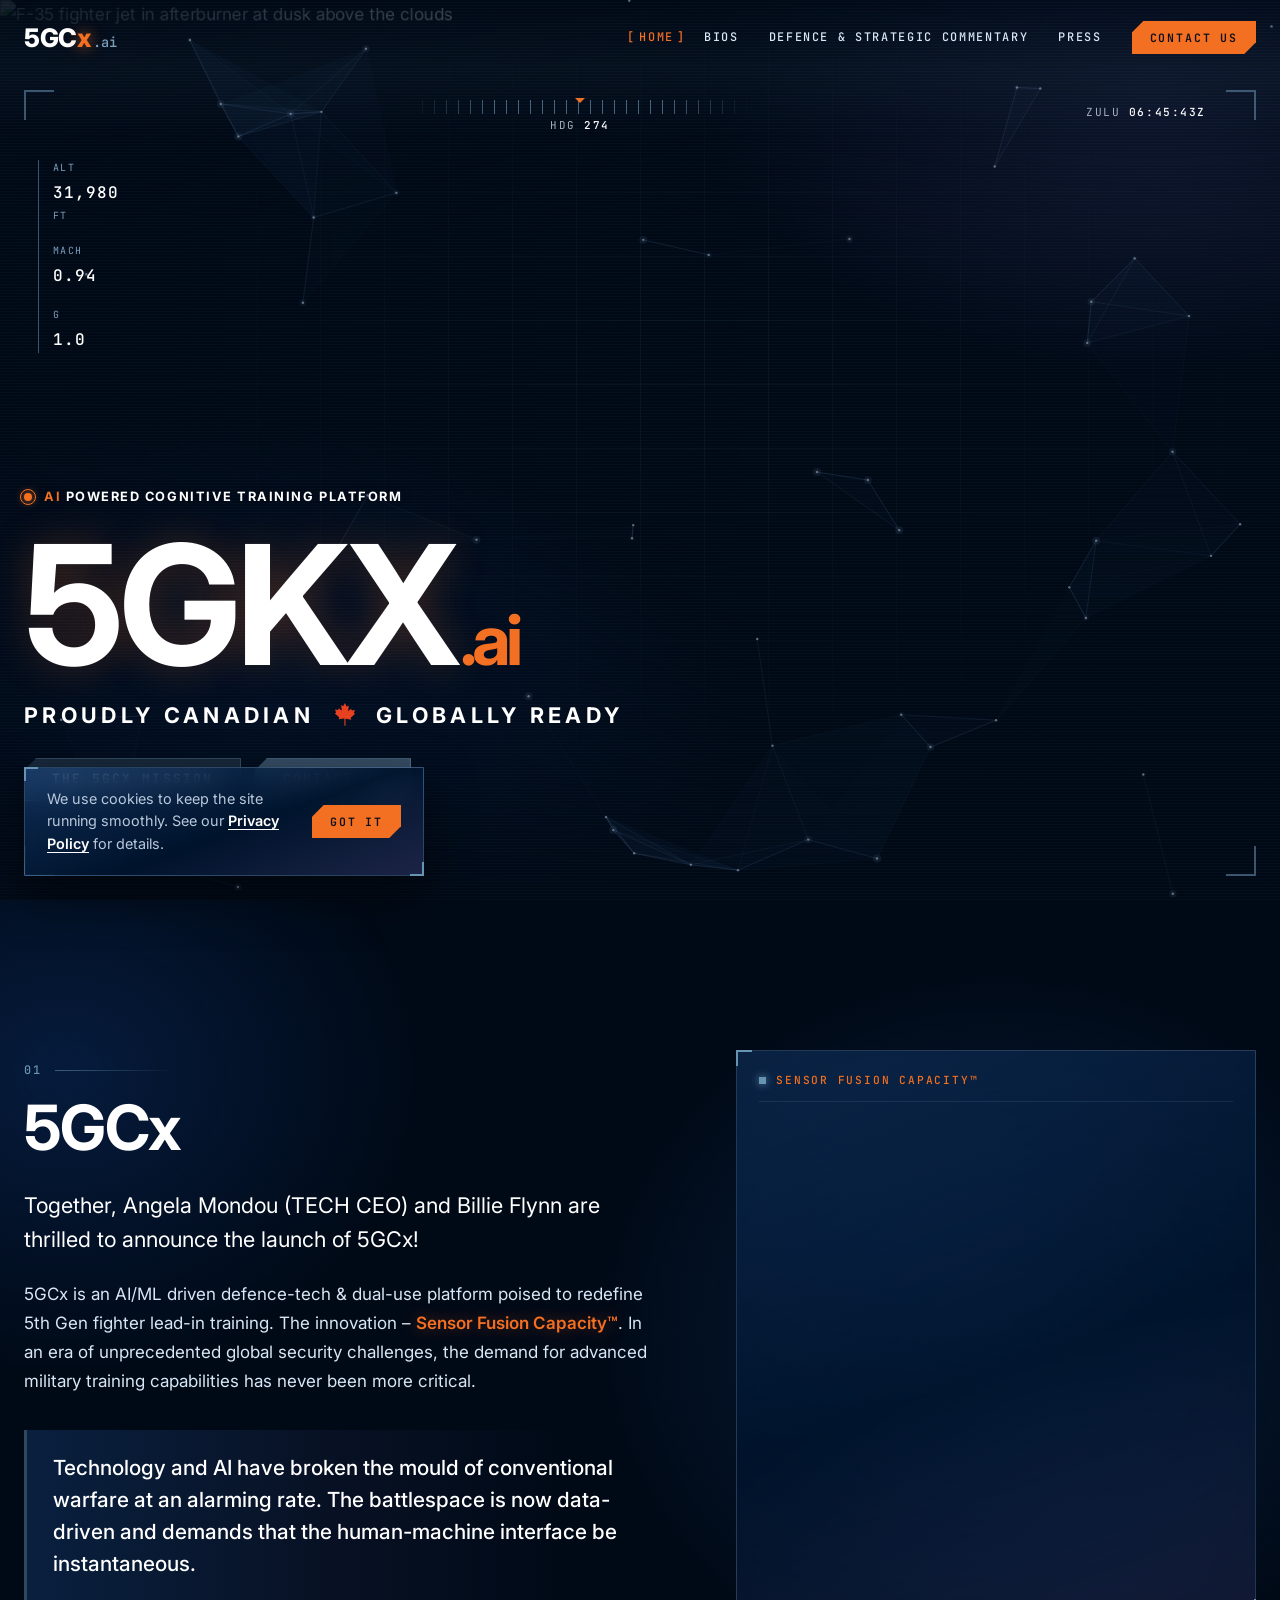
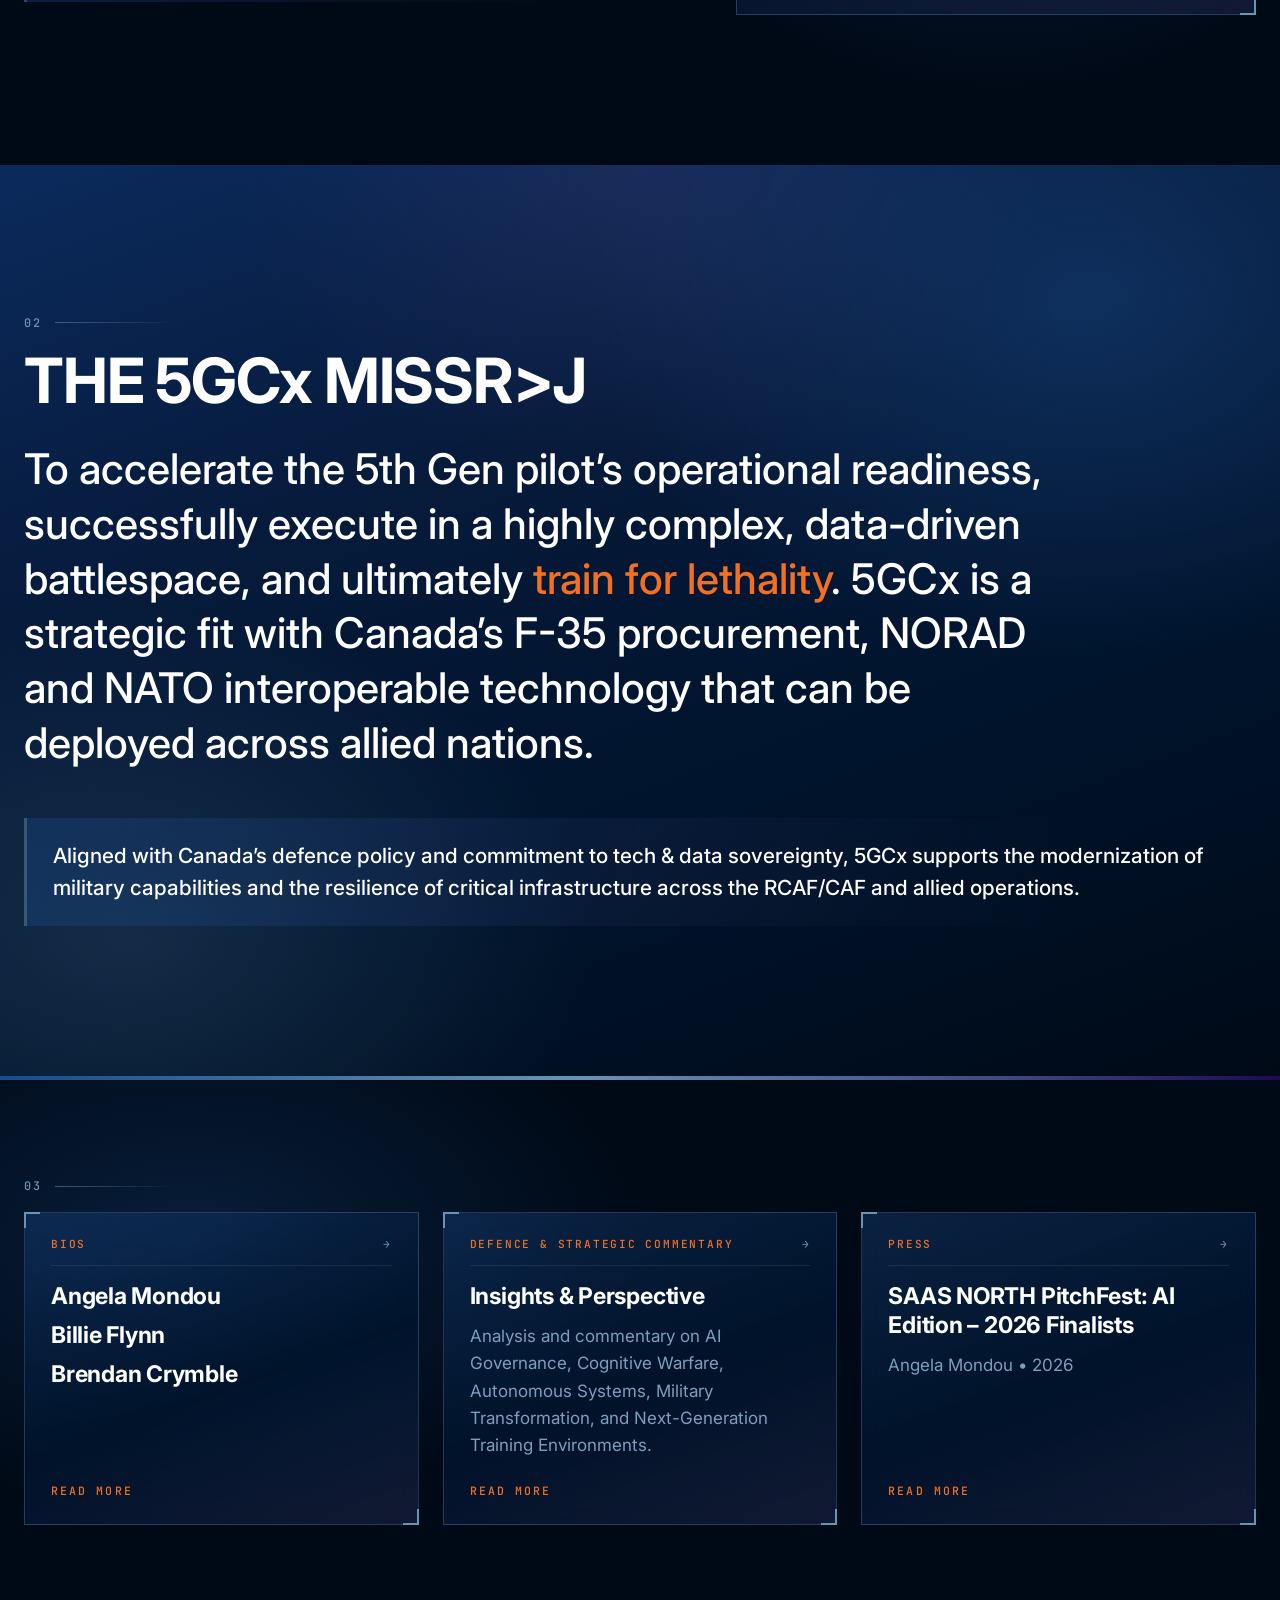
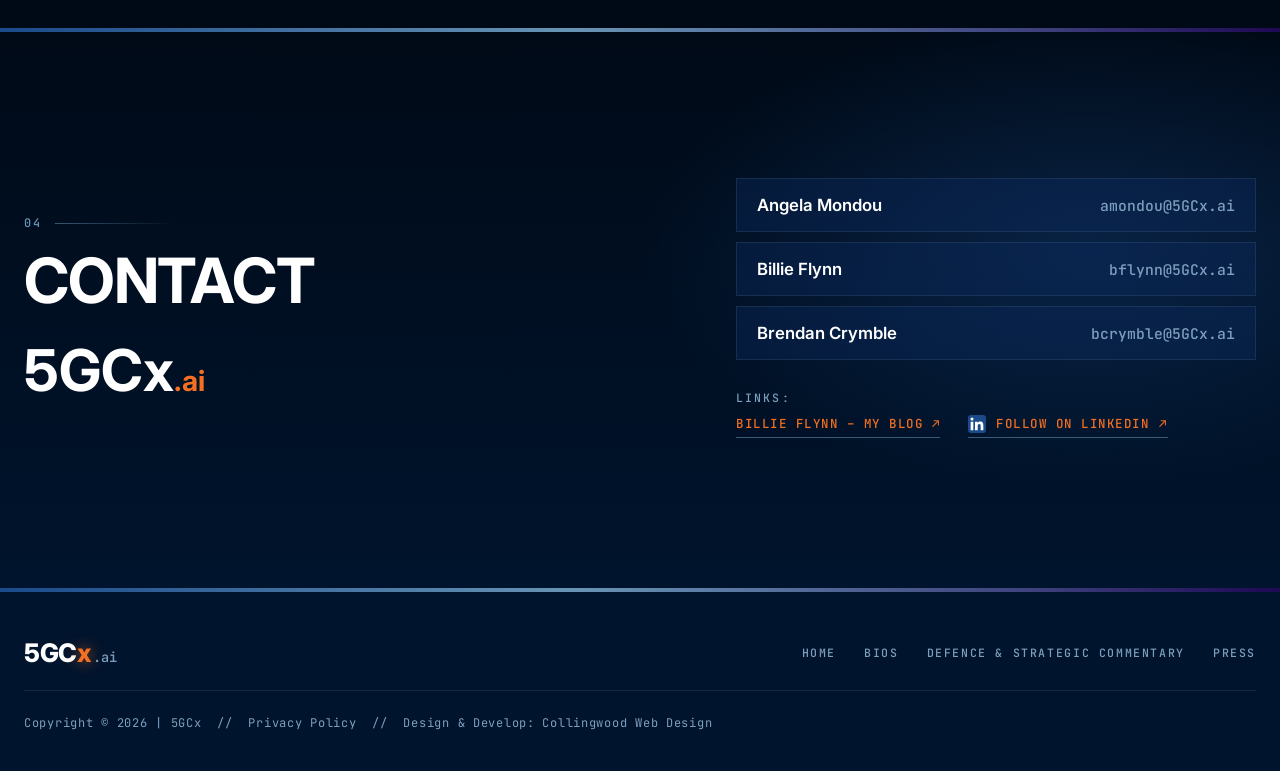
==== index.html @ b60bd0ae "Add cookie notice and Privacy Policy page (CWD pattern) - Cookie notice: bottom-left card styled as " ====
<!DOCTYPE html>
<html lang="en-CA">
<head>
  <meta charset="utf-8">
  <meta name="viewport" content="width=device-width, initial-scale=1">
  <title>5GCx.ai | AI Powered 5th Gen Fighter Lead-in Training Platform</title>
  <meta name="description" content="5GCx is an AI/ML driven defence-tech &amp; dual-use platform poised to redefine 5th Gen fighter lead-in training. The innovation – Sensor Fusion Capacity™.">
  <meta name="robots" content="index, follow, max-image-preview:large, max-snippet:-1, max-video-preview:-1">
  <meta name="author" content="5GCx">
  <link rel="canonical" href="https://5gcx.ai/">
  <meta name="theme-color" content="#03060c">

  <meta property="og:type" content="website">
  <meta property="og:site_name" content="5GCx.ai">
  <meta property="og:locale" content="en_CA">
  <meta property="og:title" content="5GCx.ai | AI Powered Cognitive Training Platform">
  <meta property="og:description" content="5GCx is an AI/ML driven defence-tech &amp; dual-use platform poised to redefine 5th Gen fighter lead-in training. The innovation – Sensor Fusion Capacity™.">
  <meta property="og:url" content="https://5gcx.ai/">
  <meta property="og:image" content="https://media.cwd-cdn.com/5GCx.ai/images/og/og-home.jpg">
  <meta property="og:image:type" content="image/jpeg">
  <meta property="og:image:width" content="1200">
  <meta property="og:image:height" content="630">
  <meta property="og:image:alt" content="F-35 fighter jet in afterburner at dusk above the clouds">
  <meta name="twitter:card" content="summary_large_image">
  <meta name="twitter:title" content="5GCx.ai | AI Powered Cognitive Training Platform">
  <meta name="twitter:description" content="5GCx is an AI/ML driven defence-tech &amp; dual-use platform poised to redefine 5th Gen fighter lead-in training. The innovation – Sensor Fusion Capacity™.">
  <meta name="twitter:image" content="https://media.cwd-cdn.com/5GCx.ai/images/og/og-home.jpg">
  <meta name="twitter:image:alt" content="F-35 fighter jet in afterburner at dusk above the clouds">

  <link rel="icon" href="https://media.cwd-cdn.com/5GCx.ai/images/favicon-32.png" sizes="32x32">
  <link rel="icon" href="https://media.cwd-cdn.com/5GCx.ai/images/favicon-192.png" sizes="192x192">
  <link rel="apple-touch-icon" href="https://media.cwd-cdn.com/5GCx.ai/images/favicon-180.png">

  <link rel="preconnect" href="https://media.cwd-cdn.com" crossorigin>
  <link rel="preload" as="image" href="https://media.cwd-cdn.com/5GCx.ai/images/hero.jpg" media="(min-width: 768px)" fetchpriority="high">
  <link rel="preload" as="image" href="https://media.cwd-cdn.com/5GCx.ai/images/hero-mobile.jpg" media="(max-width: 767px)" fetchpriority="high">

  <link rel="preconnect" href="https://fonts.googleapis.com">
  <link rel="preconnect" href="https://fonts.gstatic.com" crossorigin>
  <link href="https://fonts.googleapis.com/css2?family=Inter:wght@400;500;600;700;800&family=JetBrains+Mono:wght@400;500;700&display=swap" rel="stylesheet">

  <link rel="stylesheet" href="css/styles.css?v=31">

  <script>
    document.documentElement.classList.add("js");
    try { if (sessionStorage.getItem("5gcx-boot")) document.documentElement.classList.add("no-boot"); } catch (e) {}
  </script>
  <script type="application/ld+json">
  {
    "@context": "https://schema.org",
    "@graph": [
      {
        "@type": "Organization",
        "@id": "https://5gcx.ai/#organization",
        "name": "5GCx",
        "alternateName": "5GCx.ai",
        "url": "https://5gcx.ai/",
        "logo": {
          "@type": "ImageObject",
          "@id": "https://5gcx.ai/#logo",
          "url": "https://media.cwd-cdn.com/5GCx.ai/images/favicon-270.png",
          "width": 270,
          "height": 270,
          "caption": "5GCx"
        },
        "image": "https://media.cwd-cdn.com/5GCx.ai/images/og/og-home.jpg",
        "description": "5GCx is an AI/ML driven defence-tech & dual-use platform poised to redefine 5th Gen fighter lead-in training. The innovation – Sensor Fusion Capacity™. In an era of unprecedented global security challenges, the demand for advanced military training capabilities has never been more critical.",
        "slogan": "Proudly Canadian, Globally Ready",
        "address": {
          "@type": "PostalAddress",
          "addressCountry": "CA"
        },
        "areaServed": {
          "@type": "Country",
          "name": "Canada"
        },
        "knowsAbout": [
          "Artificial intelligence",
          "Machine learning",
          "5th Gen fighter lead-in training",
          "Sensor Fusion Capacity",
          "Cognitive training",
          "Military training",
          "Defence technology",
          "Dual-use technology",
          "Human-machine interface",
          "Human-machine teaming",
          "AI Governance",
          "Cognitive Warfare",
          "Autonomous Systems",
          "Military Transformation",
          "Next-Generation Training Environments",
          "F-35",
          "NORAD",
          "NATO interoperability",
          "Tech and data sovereignty"
        ],
        "employee": [
          {
            "@type": "Person",
            "@id": "https://5gcx.ai/bios#angela-mondou",
            "name": "Angela Mondou"
          },
          {
            "@type": "Person",
            "@id": "https://5gcx.ai/bios#billie-flynn",
            "name": "Billie Flynn"
          },
          {
            "@type": "Person",
            "@id": "https://5gcx.ai/bios#brendan-crymble",
            "name": "Brendan Crymble"
          }
        ],
        "sameAs": [
          "https://www.linkedin.com/company/5gcx-ai/"
        ]
      },
      {
        "@type": "WebSite",
        "@id": "https://5gcx.ai/#website",
        "url": "https://5gcx.ai/",
        "name": "5GCx.ai",
        "alternateName": "5GCx",
        "description": "5GCx is an AI/ML driven defence-tech & dual-use platform poised to redefine 5th Gen fighter lead-in training. The innovation – Sensor Fusion Capacity™.",
        "publisher": {
          "@id": "https://5gcx.ai/#organization"
        },
        "inLanguage": "en-CA"
      },
      {
        "@type": "Service",
        "@id": "https://5gcx.ai/#platform",
        "name": "5GCx AI Powered Cognitive Training Platform",
        "serviceType": "5th Gen fighter lead-in training",
        "category": "Defence technology",
        "description": "To accelerate the 5th Gen pilot’s operational readiness, successfully execute in a highly complex, data-driven battlespace, and ultimately train for lethality. 5GCx is a strategic fit with Canada’s F-35 procurement, NORAD and NATO interoperable technology that can be deployed across allied nations.",
        "provider": {
          "@id": "https://5gcx.ai/#organization"
        },
        "areaServed": {
          "@type": "Country",
          "name": "Canada"
        },
        "audience": {
          "@type": "Audience",
          "audienceType": "5th Gen pilots, RCAF/CAF and allied operations"
        }
      },
      {
        "@type": "WebPage",
        "@id": "https://5gcx.ai/#webpage",
        "url": "https://5gcx.ai/",
        "name": "5GCx.ai | AI Powered 5th Gen Fighter Lead-in Training Platform",
        "description": "5GCx is an AI/ML driven defence-tech & dual-use platform poised to redefine 5th Gen fighter lead-in training. The innovation – Sensor Fusion Capacity™.",
        "isPartOf": {
          "@id": "https://5gcx.ai/#website"
        },
        "about": {
          "@id": "https://5gcx.ai/#organization"
        },
        "inLanguage": "en-CA",
        "dateModified": "2026-10-11",
        "mainEntity": {
          "@id": "https://5gcx.ai/#organization"
        },
        "primaryImageOfPage": {
          "@type": "ImageObject",
          "url": "https://media.cwd-cdn.com/5GCx.ai/images/hero.jpg",
          "width": 1800,
          "height": 1320,
          "caption": "F-35 fighter jet in afterburner at dusk above the clouds"
        },
        "speakable": {
          "@type": "SpeakableSpecification",
          "cssSelector": [
            "#about .lead",
            "#mission .mission__statement"
          ]
        }
      }
    ]
  }
  </script>
</head>
<body>
  <a class="skip-link" href="#main">Skip to content</a>

  <div class="boot" id="boot" aria-hidden="true">
    <div class="boot__inner">
      <div class="boot__logo">5GC<span>x</span></div>
      <div class="boot__bar"><span></span></div>
    </div>
  </div>

  <div class="fx-grid" aria-hidden="true"></div>
  <div class="fx-scan" aria-hidden="true"></div>

  <header class="site-header" id="site-header">
    <div class="container header__inner">
      <a class="logo" href="./" aria-label="5GCx.ai home">
        <span class="logo__mark">5GC<span>x</span></span><span class="logo__ai">.ai</span>
      </a>
      <nav class="nav" id="site-nav" aria-label="Main">
        <a href="./" aria-current="page">Home</a>
        <a href="bios">Bios</a>
        <a href="defence-strategic-commentary">Defence &amp; Strategic Commentary</a>
        <a href="press">Press</a>
        <a class="btn btn--primary btn--sm" href="#contact">Contact Us</a>
      </nav>
      <button class="nav-toggle" type="button" aria-expanded="false" aria-controls="site-nav">
        <span></span><span></span>
        <span class="sr-only">Menu</span>
      </button>
    </div>
  </header>

  <main id="main">
    <section class="hero" id="hero">
      <picture class="hero__media">
        <source media="(max-width: 767px)" srcset="https://media.cwd-cdn.com/5GCx.ai/images/hero-mobile.jpg">
        <img src="https://media.cwd-cdn.com/5GCx.ai/images/hero.jpg" alt="F-35 fighter jet in afterburner at dusk above the clouds" width="1024" height="751" fetchpriority="high">
      </picture>
      <div class="hero__shade" aria-hidden="true"></div>
      <canvas class="hero__net" id="hero-net" aria-hidden="true"></canvas>

      <div class="hud" aria-hidden="true">
        <span class="hud__corner hud__corner--tl"></span>
        <span class="hud__corner hud__corner--tr"></span>
        <span class="hud__corner hud__corner--bl"></span>
        <span class="hud__corner hud__corner--br"></span>

        <div class="hud__top">
          <span></span>
          <span class="hud__tape"><i></i><em>HDG <b id="t-hdg">274</b></em></span>
          <span>ZULU <b id="zulu">00:00:00Z</b></span>
        </div>

        <div class="hud__side hud__side--left">
          <div><small>ALT</small><b id="t-alt">32,000</b><small>FT</small></div>
          <div><small>MACH</small><b id="t-mach">0.94</b></div>
          <div><small>G</small><b id="t-g">1.0</b></div>
        </div>
      </div>

      <div class="container hero__content">
        <p class="eyebrow"><span class="pulse"></span><span>AI <span class="eyebrow__rest">Powered Cognitive Training Platform</span></span></p>
        <h1 class="hero__title"><span data-scramble>5GCx</span><span class="hero__ai">.ai</span></h1>
        <p class="hero__tag">Proudly Canadian <svg class="hero__leaf" viewBox="0 0 24 24" aria-hidden="true"><path d="M12 1l1.5 3.2 2.1-.8-.7 5.2 2.8-2.4.6 1.7 2.9-.6-1 3.1 1.3.6-4.2 3.5.6 1.9-4.8-.8-.6.2V22h-1v-6.6l-.6-.2-4.8.8.6-1.9L2.5 10.6l1.3-.6-1-3.1 2.9.6.6-1.7 2.8 2.4-.7-5.2 2.1.8z"/></svg> Globally Ready</p>
        <div class="hero__cta">
          <a class="btn btn--blue" href="#mission">The 5GCx Mission</a>
          <a class="btn btn--ghost" href="#contact">Contact Us</a>
        </div>
      </div>
    </section>

    <section class="section about" id="about">
      <div class="container grid-2">
        <div class="reveal">
          <p class="section-tag"><span>01</span></p>
          <h2 class="h2" data-scramble>5GCx</h2>
          <p class="lead">Together, Angela Mondou (TECH CEO) and Billie Flynn are thrilled to announce the launch of 5GCx!</p>
          <p>5GCx is an AI/ML driven defence-tech &amp; dual-use platform poised to redefine 5th Gen fighter lead-in training. The innovation &ndash; <strong class="hl">Sensor Fusion Capacity™</strong>. In an era of unprecedented global security challenges, the demand for advanced military training capabilities has never been more critical.</p>
          <blockquote class="hud-quote">
            Technology and AI have broken the mould of conventional warfare at an alarming rate. The battlespace is now data-driven and demands that the human-machine interface be instantaneous.
          </blockquote>
        </div>

        <div class="panel radar-panel reveal" aria-hidden="true">
          <div class="panel__head">
            <span><i class="blink"></i>Sensor Fusion Capacity™</span>
          </div>
          <canvas id="radar" class="radar"></canvas>
        </div>
      </div>
    </section>

    <section class="section mission" id="mission">
      <div class="container">
        <div class="reveal">
          <p class="section-tag"><span>02</span></p>
          <h2 class="h2" data-scramble>THE 5GCx MISSION</h2>
          <p class="mission__statement">To accelerate the 5th Gen pilot&rsquo;s operational readiness, successfully execute in a highly complex, data-driven battlespace, and ultimately <em>train for lethality</em>. 5GCx is a strategic fit with Canada&rsquo;s F-35 procurement, NORAD and NATO interoperable technology that can be deployed across allied nations.</p>
        </div>

        <blockquote class="hud-quote reveal">
          Aligned with Canada&rsquo;s defence policy and commitment to tech &amp; data sovereignty, 5GCx supports the modernization of military capabilities and the resilience of critical infrastructure across the RCAF/CAF and allied operations.
        </blockquote>
      </div>
    </section>

    <section class="section explore" aria-label="Bios, Defence &amp; Strategic Commentary and Press">
      <div class="container">
        <p class="section-tag reveal"><span>03</span></p>
        <div class="explore__grid">
          <a class="panel explore__card reveal" href="bios">
            <div class="panel__head"><span>Bios</span><span class="explore__arrow" aria-hidden="true">&rarr;</span></div>
            <ul class="explore__names">
              <li>Angela Mondou</li>
              <li>Billie Flynn</li>
              <li>Brendan Crymble</li>
            </ul>
            <span class="explore__more">Read More</span>
          </a>

          <a class="panel explore__card reveal" href="defence-strategic-commentary">
            <div class="panel__head"><span>Defence &amp; Strategic Commentary</span><span class="explore__arrow" aria-hidden="true">&rarr;</span></div>
            <h3 class="explore__title">Insights &amp; Perspective</h3>
            <p class="explore__text">Analysis and commentary on AI Governance, Cognitive Warfare, Autonomous Systems, Military Transformation, and Next-Generation Training Environments.</p>
            <span class="explore__more">Read More</span>
          </a>

          <a class="panel explore__card reveal" href="press">
            <div class="panel__head"><span>Press</span><span class="explore__arrow" aria-hidden="true">&rarr;</span></div>
            <h3 class="explore__title">SAAS NORTH PitchFest: AI Edition &ndash; 2026 Finalists</h3>
            <p class="explore__text">Angela Mondou &bull; 2026</p>
            <span class="explore__more">Read More</span>
          </a>
        </div>
      </div>
    </section>

    <section class="section contact" id="contact">
      <div class="container grid-2">
        <div class="reveal">
          <p class="section-tag"><span>04</span></p>
          <h2 class="h2" data-scramble>CONTACT</h2>
          <p class="contact__brand">5GCx<span>.ai</span></p>
        </div>

        <div class="contact__info reveal">
          <ul class="comms">
            <li><a href="mailto:amondou@5GCx.ai"><span class="comms__name">Angela Mondou</span><span class="comms__email">amondou@5GCx.ai</span></a></li>
            <li><a href="mailto:bflynn@5GCx.ai"><span class="comms__name">Billie Flynn</span><span class="comms__email">bflynn@5GCx.ai</span></a></li>
            <li><a href="mailto:bcrymble@5GCx.ai"><span class="comms__name">Brendan Crymble</span><span class="comms__email">bcrymble@5GCx.ai</span></a></li>
          </ul>

          <p class="links-label">Links:</p>
          <div class="links">
            <a href="https://billieflynn.com/" target="_blank" rel="noopener">Billie Flynn &ndash; My Blog <span aria-hidden="true">&#8599;</span></a>
            <a class="links__li" href="https://www.linkedin.com/company/5gcx-ai/" target="_blank" rel="noopener"><svg viewBox="0 0 24 24" aria-hidden="true"><rect width="24" height="24" rx="4" fill="#1a4a8a"/><path fill="#fff" d="M20.45 20.45h-3.56v-5.57c0-1.33-.02-3.04-1.85-3.04-1.85 0-2.14 1.45-2.14 2.94v5.67H9.35V9h3.41v1.56h.05c.48-.9 1.64-1.85 3.37-1.85 3.6 0 4.27 2.37 4.27 5.46v6.28zM5.34 7.43a2.06 2.06 0 1 1 0-4.13 2.06 2.06 0 0 1 0 4.13zM7.12 20.45H3.56V9h3.56v11.45z"/></svg>Follow on LinkedIn <span aria-hidden="true">&#8599;</span></a>
          </div>
        </div>
      </div>
    </section>
  </main>

  <footer class="site-footer">
    <div class="container footer__inner">
      <a class="logo" href="./" aria-label="5GCx.ai home">
        <span class="logo__mark">5GC<span>x</span></span><span class="logo__ai">.ai</span>
      </a>
      <nav class="footer__nav" aria-label="Footer">
        <a href="./">Home</a>
        <a href="bios">Bios</a>
        <a href="defence-strategic-commentary">Defence &amp; Strategic Commentary</a>
        <a href="press">Press</a>
      </nav>
      <p class="footer__legal">Copyright &copy; <span id="year">2026</span> | 5GCx <span class="sep">//</span> <a href="privacy">Privacy Policy</a> <span class="sep">//</span> Design &amp; Develop: <a href="https://www.collingwoodwebdesign.com/" target="_blank" rel="noopener">Collingwood Web Design</a></p>
    </div>
  </footer>

  <script src="js/main.js?v=4" defer></script>
</body>
</html>
---- css/styles.css ----
:root {
  --bg: #000a17;
  --bg-2: #00142d;
  --panel: rgba(11, 42, 92, 0.4);
  --line: rgba(104, 148, 180, 0.16);
  --line-strong: rgba(104, 148, 180, 0.55);
  --accent: #f36f21;
  --accent-soft: rgba(243, 111, 33, 0.12);
  --accent-2: #f36f21;
  --accent-3: #ffd29f;
  --purple: #1e0955;
  --indigo: #3f437e;
  --midnight: #061a3a;
  --deep-blue: #0b2a5c;
  --royal: #1a4a8a;
  --steel: #6894b4;
  --red: #ff4d5e;
  --text: #d9e6f5;
  --muted: #7d9fbd;
  --font-display: "Inter", system-ui, sans-serif;
  --font-body: "Inter", system-ui, sans-serif;
  --font-mono: "JetBrains Mono", ui-monospace, monospace;
  --container: 1240px;
  --header-h: 76px;
  --chamfer: polygon(12px 0, 100% 0, 100% calc(100% - 12px), calc(100% - 12px) 100%, 0 100%, 0 12px);
}

*, *::before, *::after { box-sizing: border-box; }

html {
  scroll-behavior: smooth;
  scroll-padding-top: var(--header-h);
}

body {
  margin: 0;
  background: var(--bg);
  color: var(--text);
  font: 400 1.0625rem/1.7 var(--font-body);
  -webkit-font-smoothing: antialiased;
  overflow-x: hidden;
}

img { max-width: 100%; display: block; }
a { color: var(--accent); text-decoration: none; }
strong { color: #fff; font-weight: 600; }
h1, h2, h3 { margin: 0; font-family: var(--font-display); font-weight: 700; color: #fff; }
p { margin: 0 0 1.1em; }

::selection { background: var(--accent); color: var(--bg); }

:focus-visible {
  outline: 2px solid var(--accent);
  outline-offset: 3px;
}

.container {
  width: min(100% - 48px, var(--container));
  margin-inline: auto;
}

.sr-only {
  position: absolute;
  width: 1px; height: 1px;
  padding: 0; margin: -1px;
  overflow: hidden;
  clip: rect(0 0 0 0);
  white-space: nowrap;
  border: 0;
}

.skip-link {
  position: absolute;
  left: 16px; top: -60px;
  z-index: 300;
  padding: 10px 16px;
  background: var(--accent);
  color: var(--bg);
  font: 600 0.85rem var(--font-mono);
}
.skip-link:focus { top: 16px; }

/* ---------- Ambient FX ---------- */

.fx-grid {
  position: fixed;
  inset: 0;
  z-index: -1;
  pointer-events: none;
  background-image:
    linear-gradient(var(--line) 1px, transparent 1px),
    linear-gradient(90deg, var(--line) 1px, transparent 1px);
  background-size: 64px 64px;
  opacity: 0.55;
  mask-image: radial-gradient(ellipse at 50% 40%, #000 0%, transparent 75%);
  -webkit-mask-image: radial-gradient(ellipse at 50% 40%, #000 0%, transparent 75%);
}

.fx-scan {
  position: fixed;
  inset: 0;
  z-index: 90;
  pointer-events: none;
  background: repeating-linear-gradient(0deg, rgba(255, 255, 255, 0.018) 0 1px, transparent 1px 3px);
}
.fx-scan::after {
  content: "";
  position: absolute;
  left: 0; right: 0;
  height: 140px;
  background: linear-gradient(180deg, transparent, rgba(104, 148, 180, 0.05), transparent);
  animation: scanbar 9s linear infinite;
}

@keyframes scanbar {
  from { transform: translateY(-140px); }
  to { transform: translateY(100vh); }
}

/* ---------- Boot sequence ---------- */

.boot {
  position: fixed;
  inset: 0;
  z-index: 200;
  display: grid;
  place-items: center;
  background: var(--bg);
  animation: bootOut 0.45s ease 1.65s forwards;
}
.no-boot .boot { display: none; }

.boot__inner { width: min(360px, 80vw); font-family: var(--font-mono); }
.boot__logo {
  font: 700 3rem/1 var(--font-display);
  color: #fff;
  letter-spacing: 0.04em;
  margin-bottom: 20px;
}
.boot__logo span { color: var(--accent); text-transform: lowercase; }
.boot__bar { height: 2px; background: var(--line); overflow: hidden; }
.boot__bar span { display: block; height: 100%; width: 100%; background: var(--accent); box-shadow: 0 0 12px var(--accent); transform-origin: left; transform: scaleX(0); animation: bootBar 1.4s cubic-bezier(.6, .1, .2, 1) forwards; }

@keyframes bootBar { to { transform: scaleX(1); } }
@keyframes bootOut { to { opacity: 0; visibility: hidden; } }

/* ---------- Buttons ---------- */

.btn {
  position: relative;
  display: inline-flex;
  align-items: center;
  justify-content: center;
  gap: 10px;
  padding: 15px 28px;
  border: 0;
  font: 600 0.8rem/1 var(--font-mono);
  letter-spacing: 0.16em;
  text-transform: uppercase;
  cursor: pointer;
  clip-path: var(--chamfer);
  transition: background 0.25s, color 0.25s, box-shadow 0.25s, transform 0.25s;
}
.btn:hover { transform: translateY(-2px); }

.btn--primary { background: var(--accent); color: #0b0f17; }
.btn--primary:hover { background: #ff8340; }

.btn--blue {
  background: #17273a;
  color: #fff;
  box-shadow: inset 0 0 0 1px rgba(104, 148, 180, 0.45);
}
.btn--blue:hover { background: #22364b; }

.btn--ghost {
  background: #344b62;
  color: #fff;
  box-shadow: inset 0 0 0 1px rgba(104, 148, 180, 0.45);
}
.btn--ghost:hover { background: #3f5a75; }

.btn--sm { padding: 11px 18px; font-size: 0.72rem; }
.btn--block { width: 100%; }

/* ---------- Header ---------- */

.site-header {
  position: fixed;
  inset: 0 0 auto;
  z-index: 100;
  height: var(--header-h);
  transition: background 0.3s, border-color 0.3s, height 0.3s;
  border-bottom: 1px solid transparent;
}
.site-header.is-scrolled {
  background: linear-gradient(90deg, rgba(6, 26, 58, 0.92), rgba(0, 20, 45, 0.92) 50%, rgba(28, 32, 82, 0.9));
  backdrop-filter: blur(14px);
  -webkit-backdrop-filter: blur(14px);
  border-bottom-color: var(--line);
}

.header__inner {
  height: 100%;
  display: flex;
  align-items: center;
  justify-content: space-between;
  gap: 24px;
}

.logo { display: inline-flex; align-items: baseline; color: #fff; }
.logo__mark { font: 800 1.6rem/1 var(--font-display); letter-spacing: -0.01em; }
.logo__mark span { color: var(--accent); text-transform: lowercase; text-shadow: 0 0 14px rgba(243, 111, 33, 0.7); }
.logo__ai { font: 500 0.85rem var(--font-mono); color: var(--muted); margin-left: 2px; }

.nav { display: flex; align-items: center; gap: 30px; }
.nav a:not(.btn) {
  position: relative;
  font: 500 0.74rem var(--font-mono);
  letter-spacing: 0.14em;
  text-transform: uppercase;
  color: var(--text);
  transition: color 0.2s;
}
.nav a:not(.btn)::before,
.nav a:not(.btn)::after {
  position: absolute;
  top: 0;
  color: var(--accent);
  opacity: 0;
  transition: opacity 0.2s, transform 0.2s;
}
.nav a:not(.btn)::before { content: "["; left: -12px; transform: translateX(-4px); }
.nav a:not(.btn)::after { content: "]"; right: -12px; transform: translateX(4px); }
.nav a:not(.btn):hover,
.nav a[aria-current="page"] { color: var(--accent); }
.nav a:not(.btn):hover::before,
.nav a:not(.btn):hover::after,
.nav a[aria-current="page"]::before,
.nav a[aria-current="page"]::after { opacity: 1; transform: none; }

.nav-toggle {
  display: none;
  position: relative;
  width: 44px; height: 44px;
  background: transparent;
  border: 1px solid var(--line-strong);
  cursor: pointer;
}
.nav-toggle span:not(.sr-only) {
  position: absolute;
  left: 11px; right: 11px;
  height: 2px;
  background: var(--accent);
  transition: transform 0.3s, top 0.3s;
}
.nav-toggle span:nth-child(1) { top: 16px; }
.nav-toggle span:nth-child(2) { top: 25px; }
.nav-toggle[aria-expanded="true"] span:nth-child(1) { top: 21px; transform: rotate(45deg); }
.nav-toggle[aria-expanded="true"] span:nth-child(2) { top: 21px; transform: rotate(-45deg); }

/* ---------- Hero ---------- */

.hero {
  position: relative;
  min-height: 100vh;
  min-height: 100svh;
  display: flex;
  align-items: flex-end;
  padding: calc(var(--header-h) + 40px) 0 clamp(72px, 11vh, 120px);
  overflow: hidden;
  isolation: isolate;
}

.hero__media img {
  position: absolute;
  inset: 0;
  z-index: -3;
  width: 100%;
  height: 100%;
  object-fit: cover;
  object-position: 50% 40%;
  filter: saturate(1.1) contrast(1.06);
  transform-origin: 55% 45%;
  animation: heroPush 14s ease-in-out infinite alternate;
  will-change: transform;
}

@keyframes heroPush {
  from { transform: scale(1) translate3d(0, 0, 0); }
  to { transform: scale(1.14) translate3d(-1.5%, 1%, 0); }
}

.hero__shade {
  position: absolute;
  inset: 0;
  z-index: -2;
  background:
    linear-gradient(180deg, rgba(0, 10, 23, 0.7) 0%, rgba(0, 10, 23, 0) 26%, rgba(0, 10, 23, 0) 58%, rgba(0, 10, 23, 0.55) 86%, var(--bg) 100%),
    linear-gradient(90deg, rgba(0, 10, 23, 0.72) 0%, rgba(0, 10, 23, 0) 58%),
    radial-gradient(ellipse 60% 55% at 15% 85%, rgba(11, 42, 92, 0.6), transparent 70%),
    radial-gradient(ellipse 50% 45% at 90% 10%, rgba(63, 67, 126, 0.3), transparent 70%);
}

.hero__net {
  position: absolute;
  inset: 0;
  z-index: -1;
  width: 100%;
  height: 100%;
  mix-blend-mode: screen;
  opacity: 0.65;
}

.hero__content { position: relative; z-index: 2; }

.eyebrow {
  display: inline-flex;
  align-items: center;
  gap: 12px;
  margin-bottom: 26px;
  text-shadow: 0 1px 10px rgba(0, 10, 23, 0.8);
  font: 700 0.8rem var(--font-display);
  letter-spacing: 0.12em;
  text-transform: uppercase;
  color: var(--accent);
}
.eyebrow__rest { color: #fff; }

.pulse {
  position: relative;
  width: 8px; height: 8px;
  border-radius: 50%;
  background: var(--accent);
  box-shadow: 0 0 10px var(--accent);
}
.pulse::after {
  content: "";
  position: absolute;
  inset: -4px;
  border-radius: 50%;
  border: 1px solid var(--accent);
  animation: ping 1.8s ease-out infinite;
}
@keyframes ping {
  from { transform: scale(0.6); opacity: 1; }
  to { transform: scale(2.2); opacity: 0; }
}

.hero__title {
  font-size: clamp(4rem, 13vw, 10.5rem);
  font-weight: 700;
  line-height: 0.9;
  letter-spacing: -0.03em;
  text-shadow: 0 0 40px rgba(243, 111, 33, 0.25);
}
.hero__title [data-scramble] { display: inline-block; }
.hero__ai {
  font-size: 0.42em;
  color: var(--accent);
  margin-left: 0.06em;
  text-shadow: none;
}

.hero__tag {
  margin: 22px 0 14px;
  font: 700 clamp(1rem, 2vw, 1.35rem) var(--font-display);
  letter-spacing: 0.2em;
  text-transform: uppercase;
  color: #fff;
}
.hero__leaf {
  width: 1.2em;
  height: 1.2em;
  margin: 0 0.4em;
  fill: #e8401f;
  vertical-align: -0.22em;
}

.hero__lede {
  max-width: 560px;
  font-size: clamp(1.05rem, 1.6vw, 1.2rem);
  color: #b9c8db;
}

.hero__cta { display: flex; flex-wrap: wrap; gap: 14px; margin-top: 30px; }

/* ---------- HUD ---------- */

.hud {
  position: absolute;
  inset: calc(var(--header-h) + 14px) 24px 24px;
  z-index: 1;
  pointer-events: none;
  font-family: var(--font-mono);
  color: var(--accent);
}

.hud__corner { position: absolute; width: 30px; height: 30px; border: 0 solid var(--line-strong); }
.hud__corner--tl { top: 0; left: 0; border-top-width: 2px; border-left-width: 2px; }
.hud__corner--tr { top: 0; right: 0; border-top-width: 2px; border-right-width: 2px; }
.hud__corner--bl { bottom: 0; left: 0; border-bottom-width: 2px; border-left-width: 2px; }
.hud__corner--br { bottom: 0; right: 0; border-bottom-width: 2px; border-right-width: 2px; }

.hud__top {
  position: absolute;
  top: 10px; left: 50px; right: 50px;
  display: flex;
  align-items: center;
  justify-content: space-between;
  font-size: 0.7rem;
  letter-spacing: 0.14em;
  color: rgba(217, 230, 245, 0.75);
}
.hud b { color: #fff; font-weight: 500; }
.hud b.ok, .panel b.ok { color: var(--accent); }

.hud__tape {
  position: relative;
  width: min(340px, 34vw);
  height: 26px;
  display: grid;
  place-items: center;
}
.hud__tape i {
  position: absolute;
  inset: 0 0 12px;
  background: repeating-linear-gradient(90deg, rgba(104, 148, 180, 0.65) 0 1px, transparent 1px 12px);
  mask-image: linear-gradient(90deg, transparent, #000 25%, #000 75%, transparent);
  -webkit-mask-image: linear-gradient(90deg, transparent, #000 25%, #000 75%, transparent);
  animation: tape 6s linear infinite;
}
.hud__tape em {
  position: absolute;
  top: 16px;
  font-style: normal;
  font-size: 0.68rem;
}
.hud__tape::after {
  content: "";
  position: absolute;
  top: -2px; left: 50%;
  margin-left: -5px;
  border: 5px solid transparent;
  border-top-color: var(--accent-2);
}
@keyframes tape { to { background-position: 120px 0; } }

.hud__side {
  position: absolute;
  top: 70px;
  display: grid;
  gap: 18px;
  font-size: 0.68rem;
  letter-spacing: 0.12em;
}
.hud__side div { display: grid; gap: 2px; }
.hud__side small { color: var(--muted); font-size: 0.62rem; }
.hud__side b { font-size: 1rem; letter-spacing: 0.06em; }
.hud__side--left { left: 14px; padding-left: 14px; border-left: 1px solid var(--line-strong); }
.hud__side--right { right: 14px; padding-right: 14px; border-right: 1px solid var(--line-strong); text-align: right; }

/* ---------- Sections ---------- */

.section { position: relative; padding: clamp(84px, 12vw, 150px) 0; }

.section-tag {
  display: flex;
  align-items: center;
  gap: 12px;
  margin-bottom: 18px;
  font: 500 0.74rem var(--font-mono);
  letter-spacing: 0.2em;
  text-transform: uppercase;
  color: var(--accent);
}
.section-tag span { color: var(--steel); }
.section-tag::after {
  content: "";
  flex: 0 1 120px;
  height: 1px;
  background: linear-gradient(90deg, var(--line-strong), transparent);
}

.h2 {
  font-size: clamp(2.2rem, 5vw, 3.9rem);
  line-height: 1.04;
  letter-spacing: -0.02em;
  margin-bottom: 28px;
}

.lead { font-size: clamp(1.15rem, 1.8vw, 1.35rem); color: #fff; line-height: 1.55; }

.hl {
  color: var(--accent);
  text-shadow: 0 0 18px rgba(243, 111, 33, 0.5);
}

.grid-2 {
  display: grid;
  grid-template-columns: 1.1fr 0.9fr;
  gap: clamp(40px, 6vw, 88px);
  align-items: center;
}

.hud-quote {
  position: relative;
  margin: 34px 0 0;
  padding: 22px 26px;
  border-left: 3px solid rgba(104, 148, 180, 0.45);
  background: linear-gradient(90deg, rgba(26, 74, 138, 0.35), rgba(63, 67, 126, 0.12) 50%, transparent 85%);
  font: 500 clamp(1.1rem, 1.7vw, 1.3rem)/1.55 var(--font-display);
  color: #fff;
}
.hud-quote__tag {
  display: block;
  margin-bottom: 10px;
  font: 500 0.7rem var(--font-mono);
  letter-spacing: 0.2em;
  text-transform: uppercase;
  color: var(--accent-2);
}

.about {
  background:
    radial-gradient(ellipse 45% 60% at 78% 50%, rgba(26, 74, 138, 0.35), transparent 70%),
    radial-gradient(ellipse 40% 50% at 5% 20%, rgba(11, 42, 92, 0.55), transparent 70%);
}

/* ---------- Panels ---------- */

.panel {
  position: relative;
  padding: 22px;
  border: 1px solid rgba(104, 148, 180, 0.28);
  background: linear-gradient(160deg, rgba(26, 74, 138, 0.38), rgba(0, 20, 45, 0.85) 55%, rgba(63, 67, 126, 0.28));
  backdrop-filter: blur(10px);
  -webkit-backdrop-filter: blur(10px);
}
.panel::before,
.panel::after {
  content: "";
  position: absolute;
  width: 16px; height: 16px;
  border: 0 solid var(--steel);
}
.panel::before { top: -1px; left: -1px; border-top-width: 2px; border-left-width: 2px; }
.panel::after { bottom: -1px; right: -1px; border-bottom-width: 2px; border-right-width: 2px; }

.panel__head,
.panel__foot {
  display: flex;
  justify-content: space-between;
  gap: 12px;
  font: 500 0.7rem var(--font-mono);
  letter-spacing: 0.16em;
  text-transform: uppercase;
  color: var(--muted);
}
.panel__head { padding-bottom: 14px; margin-bottom: 16px; border-bottom: 1px solid var(--line); }
.panel__head span:first-child { color: var(--accent); display: inline-flex; align-items: center; gap: 10px; }
.panel__foot { padding-top: 14px; margin-top: 16px; border-top: 1px solid var(--line); }
.panel__foot b { color: var(--accent); font-weight: 500; }

.blink {
  width: 7px; height: 7px;
  background: var(--steel);
  box-shadow: 0 0 8px var(--steel);
  animation: blink 1.2s steps(2, start) infinite;
}
@keyframes blink { to { visibility: hidden; } }

.radar-panel { z-index: 95; }
.radar { display: block; width: 100%; aspect-ratio: 1; }

/* ---------- Mission ---------- */

.mission {
  overflow: hidden;
  background:
    radial-gradient(ellipse 60% 60% at 85% 15%, rgba(26, 74, 138, 0.45), transparent 65%),
    radial-gradient(ellipse 45% 50% at 50% 0%, rgba(63, 67, 126, 0.3), transparent 70%),
    radial-gradient(ellipse 60% 60% at 10% 85%, rgba(104, 148, 180, 0.18), transparent 60%),
    linear-gradient(160deg, var(--deep-blue) 0%, var(--midnight) 35%, var(--bg-2) 65%, var(--bg) 100%);
}

.mission__statement {
  max-width: 1040px;
  font: 500 clamp(1.6rem, 3.3vw, 2.7rem)/1.3 var(--font-display);
  color: #fff;
}
.mission__statement em {
  font-style: normal;
  color: var(--accent-2);
}

/* ---------- Page head (inner pages) ---------- */

.page-head {
  position: relative;
  padding: calc(var(--header-h) + clamp(56px, 8vw, 96px)) 0 clamp(36px, 5vw, 56px);
  background: radial-gradient(ellipse 50% 90% at 10% 100%, rgba(11, 42, 92, 0.55), transparent 70%);
}
.page-head__title {
  font-size: clamp(3rem, 8vw, 6rem);
  font-weight: 700;
  line-height: 0.95;
  letter-spacing: -0.03em;
}

/* ---------- Bios ---------- */

.bios {
  padding-top: clamp(64px, 8vw, 110px);
  background:
    radial-gradient(ellipse 40% 30% at 90% 50%, rgba(26, 74, 138, 0.25), transparent 70%),
    radial-gradient(ellipse 40% 30% at 5% 70%, rgba(11, 42, 92, 0.45), transparent 70%);
}
.bios__list { display: grid; gap: clamp(64px, 9vw, 120px); }

.bio {
  display: grid;
  grid-template-columns: minmax(240px, 380px) 1fr;
  gap: clamp(32px, 5vw, 72px);
  align-items: start;
}
.bio:nth-child(even) { grid-template-columns: 1fr minmax(240px, 380px); }
.bio:nth-child(even) .bio__photo { order: 2; }

.bio__photo { position: relative; margin: 0; }
.bio__photo img {
  display: block;
  width: 100%;
  height: auto;
  aspect-ratio: 4 / 5;
  object-fit: cover;
  border: 1px solid rgba(104, 148, 180, 0.28);
}
.bio__photo::before,
.bio__photo::after {
  content: "";
  position: absolute;
  width: 18px; height: 18px;
  border: 0 solid var(--steel);
}
.bio__photo::before { top: -5px; left: -5px; border-top-width: 2px; border-left-width: 2px; }
.bio__photo::after { right: -5px; bottom: -5px; border-bottom-width: 2px; border-right-width: 2px; }
.bio__name {
  margin: 0 0 12px;
  font: 700 clamp(1.9rem, 3.4vw, 2.8rem)/1.1 var(--font-display);
  letter-spacing: -0.02em;
  color: #fff;
}
.bio__name span {
  white-space: nowrap;
  font-size: 0.5em;
  font-weight: 500;
  letter-spacing: 0;
  color: var(--muted);
}
.bio__role {
  margin: 0 0 26px;
  font: 500 0.78rem/1.6 var(--font-mono);
  letter-spacing: 0.14em;
  text-transform: uppercase;
  color: var(--accent);
}
.bio__body p { line-height: 1.75; }
.bio__lead { font: 600 1.15rem var(--font-display); color: #fff; }

.bio__more { margin-top: 22px; }
.bio__more summary {
  display: inline-flex;
  align-items: center;
  gap: 12px;
  padding: 11px 18px;
  list-style: none;
  cursor: pointer;
  border: 1px solid var(--line-strong);
  background: rgba(26, 74, 138, 0.25);
  font: 500 0.74rem var(--font-mono);
  letter-spacing: 0.16em;
  text-transform: uppercase;
  color: #fff;
  transition: background 0.25s, border-color 0.25s;
}
.bio__more summary::-webkit-details-marker { display: none; }
.bio__more summary::after { content: "+"; font-size: 1rem; line-height: 1; color: var(--steel); }
.bio__more[open] summary::after { content: "\2212"; }
.bio__more summary:hover { background: rgba(26, 74, 138, 0.45); border-color: var(--steel); }
.bio__more[open] summary { margin-bottom: 20px; }

.bio__follow {
  display: inline-flex;
  align-items: center;
  gap: 10px;
  margin-top: 26px;
  padding-bottom: 4px;
  border-bottom: 1px solid var(--line-strong);
  font: 500 0.74rem var(--font-mono);
  letter-spacing: 0.14em;
  text-transform: uppercase;
  color: var(--text);
}
.bio__follow svg { width: 18px; height: 18px; flex: none; }
.bio__follow:hover { color: #fff; border-color: #fff; }
.bio__links { display: flex; flex-wrap: wrap; align-items: center; gap: 0 28px; }

/* ---------- Commentary ---------- */

.page-head--404 {
  display: flex;
  align-items: center;
  min-height: calc(100vh - 220px);
}
.page-head--404 .btn { margin-top: 18px; }

.page-head__title--long { max-width: 14ch; font-size: clamp(2.6rem, 6vw, 5rem); line-height: 1; }

.page-head--image {
  display: flex;
  align-items: center;
  min-height: clamp(520px, 72vh, 720px);
  padding: calc(var(--header-h) + 40px) 0 clamp(56px, 8vh, 96px);
  overflow: hidden;
  background: var(--bg);
}
.page-head--image .page-head__title { text-shadow: 0 0 40px rgba(243, 111, 33, 0.25); }
.page-head--image .container { position: relative; z-index: 1; }
.page-head--image::after { z-index: 2; }
.page-head__media { position: absolute; inset: 0; }
.page-head__media img {
  width: 100%;
  height: 100%;
  object-fit: cover;
  object-position: 100% 100%;
  transform-origin: 75% 80%;
  animation: heroPush 14s ease-in-out infinite alternate;
  will-change: transform;
}
.page-head__media::after {
  content: "";
  position: absolute;
  inset: 0;
  background:
    linear-gradient(90deg, rgba(0, 10, 23, 0.8) 0%, rgba(0, 10, 23, 0.35) 55%, rgba(0, 10, 23, 0) 80%),
    linear-gradient(0deg, rgba(0, 10, 23, 0.6) 0%, transparent 40%);
}
.page-head__sub { display: flex; margin: 28px 0 14px; }
.page-head__lede {
  max-width: 560px;
  margin: 0;
  font-size: clamp(1.05rem, 1.6vw, 1.2rem);
  color: #b9c8db;
}

.commentary {
  padding-top: clamp(64px, 8vw, 110px);
  background:
    radial-gradient(ellipse 40% 25% at 90% 20%, rgba(26, 74, 138, 0.25), transparent 70%),
    radial-gradient(ellipse 40% 25% at 5% 60%, rgba(11, 42, 92, 0.45), transparent 70%);
}

.posts {
  display: grid;
  grid-template-columns: repeat(3, 1fr);
  gap: 24px;
}

.post {
  display: flex;
  flex-direction: column;
  padding: 0;
  transition: border-color 0.3s;
}
.post::before,
.post::after { z-index: 1; }
.post:hover { border-color: rgba(104, 148, 180, 0.6); }

.post__media {
  display: block;
  overflow: hidden;
  aspect-ratio: 1;
  border-bottom: 1px solid var(--line);
  background: #02101f;
}
.post__media img {
  width: 100%;
  height: 100%;
  object-fit: cover;
  transition: transform 0.6s cubic-bezier(.2, .8, .2, 1);
}
.post:hover .post__media img { transform: scale(1.04); }

.post__body {
  display: flex;
  flex: 1;
  flex-direction: column;
  padding: 22px 24px 26px;
}
.post__meta {
  margin: 0 0 12px;
  font: 500 0.7rem/1.6 var(--font-mono);
  letter-spacing: 0.14em;
  text-transform: uppercase;
  color: var(--accent);
}
.post__meta i { font-style: normal; color: var(--steel); margin: 0 6px; }
.post__title {
  margin: 0 0 14px;
  font: 700 clamp(1.15rem, 1.6vw, 1.35rem)/1.3 var(--font-display);
  letter-spacing: -0.01em;
}
.post__text { margin: 0 0 0.9em; color: var(--muted); font-size: 0.95rem; line-height: 1.65; }
.post__text strong { color: var(--text); }

.post__more {
  align-self: flex-start;
  margin-top: auto;
  padding: 10px 0 4px;
  border-bottom: 1px solid var(--line-strong);
  font: 500 0.72rem var(--font-mono);
  letter-spacing: 0.16em;
  text-transform: uppercase;
  color: var(--text);
}
.post__more:hover { color: #fff; border-color: #fff; }

/* ---------- Press ---------- */

.press {
  padding-top: clamp(64px, 8vw, 110px);
  background:
    radial-gradient(ellipse 40% 40% at 90% 30%, rgba(26, 74, 138, 0.25), transparent 70%),
    radial-gradient(ellipse 40% 40% at 5% 80%, rgba(11, 42, 92, 0.45), transparent 70%);
}

.press-list {
  margin: 0;
  padding: 0;
  list-style: none;
  display: grid;
  gap: 16px;
}

.press-item__link {
  position: relative;
  display: grid;
  grid-template-columns: 170px 1fr auto;
  align-items: center;
  gap: 32px;
  padding: 30px 34px;
  border: 1px solid rgba(104, 148, 180, 0.28);
  background: linear-gradient(160deg, rgba(26, 74, 138, 0.38), rgba(0, 20, 45, 0.85) 55%, rgba(63, 67, 126, 0.28));
  color: var(--text);
  transition: border-color 0.3s, background 0.3s;
}
.press-item__link::before {
  content: "";
  position: absolute;
  top: -1px; left: -1px;
  width: 16px; height: 16px;
  border: 0 solid var(--steel);
  border-top-width: 2px;
  border-left-width: 2px;
}
.press-item__link:hover,
.press-item__link:focus-visible {
  border-color: rgba(104, 148, 180, 0.6);
  background: linear-gradient(160deg, rgba(26, 74, 138, 0.55), rgba(0, 20, 45, 0.85) 55%, rgba(63, 67, 126, 0.35));
}

.press-item__date {
  font: 500 0.78rem var(--font-mono);
  letter-spacing: 0.14em;
  text-transform: uppercase;
  color: var(--accent);
}
.press-item__main { display: grid; gap: 6px; }
.press-item__title {
  margin: 0 0 4px;
  font: 700 clamp(1.2rem, 2vw, 1.6rem)/1.3 var(--font-display);
  letter-spacing: -0.01em;
}
.press-item__by { color: #fff; font-weight: 500; }
.press-item__src {
  font: 400 0.8rem var(--font-mono);
  letter-spacing: 0.06em;
  color: var(--muted);
}
.press-item__arrow {
  font-size: 1.4rem;
  color: var(--steel);
  transition: transform 0.3s, color 0.3s;
}
.press-item__link:hover .press-item__arrow {
  color: var(--accent);
  transform: translate(3px, -3px);
}

/* ---------- Explore ---------- */

.explore {
  position: relative;
  padding: clamp(64px, 8vw, 110px) 0;
  background:
    radial-gradient(ellipse 50% 70% at 15% 30%, rgba(26, 74, 138, 0.3), transparent 70%),
    var(--bg);
}

.explore__grid {
  display: grid;
  grid-template-columns: repeat(3, 1fr);
  gap: 24px;
}

.explore__card {
  display: flex;
  flex-direction: column;
  padding: 24px 26px 26px;
  color: var(--text);
  transition: border-color 0.3s, transform 0.3s cubic-bezier(.2, .8, .2, 1), background 0.3s;
}
.explore__card:hover,
.explore__card:focus-visible {
  border-color: rgba(104, 148, 180, 0.6);
  background: linear-gradient(160deg, rgba(26, 74, 138, 0.55), rgba(0, 20, 45, 0.85) 55%, rgba(63, 67, 126, 0.35));
  transform: translateY(-4px);
}
.js .explore__card.reveal.is-in:hover { transform: translateY(-4px); }

.explore__arrow { color: var(--steel); transition: transform 0.3s, color 0.3s; }
.explore__card:hover .explore__arrow { color: var(--accent); transform: translateX(4px); }

.explore__title {
  margin: 0 0 12px;
  font: 700 clamp(1.25rem, 1.8vw, 1.5rem)/1.25 var(--font-display);
  letter-spacing: -0.01em;
  color: #fff;
}
.explore__text { margin: 0; color: var(--muted); line-height: 1.6; }

.explore__names { margin: 0; padding: 0; list-style: none; display: grid; gap: 10px; }
.explore__names li {
  font: 700 clamp(1.25rem, 1.8vw, 1.5rem)/1.25 var(--font-display);
  letter-spacing: -0.01em;
  color: #fff;
}

.explore__more {
  margin-top: auto;
  padding-top: 24px;
  font: 500 0.72rem var(--font-mono);
  letter-spacing: 0.18em;
  text-transform: uppercase;
  color: var(--accent);
}

/* ---------- Contact ---------- */

.contact {
  background:
    radial-gradient(ellipse 50% 60% at 85% 40%, rgba(26, 74, 138, 0.35), transparent 70%),
    linear-gradient(180deg, var(--bg), var(--bg-2));
}
.contact .grid-2 { align-items: center; }
.contact__info .comms { margin-top: 0; }

.contact__brand {
  margin: 0;
  font: 700 clamp(2.4rem, 5vw, 3.6rem)/1 var(--font-display);
  color: #fff;
}
.contact__brand span { color: var(--accent); font-size: 0.5em; }

.links-label {
  margin: 0 0 10px;
  font: 500 0.72rem var(--font-mono);
  letter-spacing: 0.18em;
  text-transform: uppercase;
  color: var(--muted);
}

.comms { margin: 30px 0; padding: 0; list-style: none; display: grid; gap: 10px; }
.comms li {
  display: flex;
  align-items: center;
  gap: 18px;
  padding: 16px 20px;
  border: 1px solid var(--line);
  background: var(--panel);
  transition: border-color 0.25s, background 0.25s;
}
.comms li:hover { border-color: var(--line-strong); background: rgba(26, 74, 138, 0.3); }
.comms a {
  display: flex;
  flex-wrap: wrap;
  align-items: baseline;
  justify-content: space-between;
  gap: 4px 18px;
  width: 100%;
  color: #fff;
}
.comms__name { font: 600 1.05rem var(--font-display); }
.comms__email { font: 500 0.92rem var(--font-mono); color: var(--muted); word-break: break-all; transition: color 0.2s; }
.comms a:hover .comms__email { color: var(--accent); }

.links { display: flex; flex-wrap: wrap; gap: 12px 28px; }
.links a {
  font: 500 0.78rem var(--font-mono);
  letter-spacing: 0.12em;
  text-transform: uppercase;
  border-bottom: 1px solid var(--line-strong);
  padding-bottom: 4px;
}
.links a:hover { color: #fff; border-color: #fff; }
.links__li { display: inline-flex; align-items: center; gap: 10px; }
.links__li svg { width: 18px; height: 18px; flex: none; }

.form { padding: 26px; }
.form label { display: block; margin-bottom: 18px; }
.form label > span {
  display: block;
  margin-bottom: 8px;
  font: 500 0.7rem var(--font-mono);
  letter-spacing: 0.18em;
  text-transform: uppercase;
  color: var(--muted);
}
.form label:has([required]) > span::after { content: " *"; color: var(--accent); }
.form__row { display: grid; grid-template-columns: 1fr 1fr; gap: 16px; }
.form input,
.form textarea {
  width: 100%;
  padding: 14px 16px;
  border: 1px solid var(--line);
  background: rgba(0, 10, 23, 0.6);
  color: #fff;
  font: 400 1rem var(--font-body);
  border-radius: 0;
  transition: border-color 0.2s, box-shadow 0.2s;
}
.form textarea { resize: vertical; min-height: 140px; }
.form input:focus,
.form textarea:focus {
  outline: none;
  border-color: var(--accent);
  box-shadow: 0 0 0 3px rgba(243, 111, 33, 0.15), 0 0 18px rgba(243, 111, 33, 0.15);
}
.form .btn { margin-top: 6px; }

.form__status {
  margin: 16px 0 0;
  min-height: 1.4em;
  font: 500 0.8rem var(--font-mono);
  letter-spacing: 0.06em;
  color: var(--muted);
}
.form[data-state="success"] .form__status { color: var(--accent); }
.form[data-state="error"] .form__status { color: var(--red); }

/* ---------- Section bar ---------- */

.explore::before,
.contact::before,
.site-footer::before,
.page-head::after {
  content: "";
  position: absolute;
  left: 0;
  right: 0;
  height: 4px;
  background:
    linear-gradient(90deg, transparent, rgba(190, 215, 240, 0.7), transparent) -40% 0 / 22% 100% no-repeat,
    linear-gradient(90deg, var(--royal), var(--steel) 45%, var(--indigo) 80%, var(--purple));
  animation: barSweep 9s linear infinite;
  pointer-events: none;
}
.explore::before,
.contact::before,
.site-footer::before { top: 0; }
.page-head::after { bottom: 0; }
.site-footer::before { animation: none; }

@keyframes barSweep {
  0% { background-position: -40% 0, 0 0; }
  55%, 100% { background-position: 140% 0, 0 0; }
}

/* ---------- Footer ---------- */

.site-footer {
  position: relative;
  padding: 52px 0 40px;
  background: var(--bg-2);
}
.footer__inner {
  display: grid;
  grid-template-columns: auto 1fr;
  gap: 24px 48px;
  align-items: center;
}
.footer__nav { display: flex; flex-wrap: wrap; justify-content: flex-end; gap: 12px 28px; }
.footer__nav a {
  font: 500 0.72rem var(--font-mono);
  letter-spacing: 0.14em;
  text-transform: uppercase;
  color: var(--muted);
}
.footer__nav a:hover { color: var(--accent); }
.footer__legal {
  grid-column: 1 / -1;
  margin: 0;
  padding-top: 24px;
  border-top: 1px solid var(--line);
  font: 400 0.75rem var(--font-mono);
  letter-spacing: 0.06em;
  color: var(--muted);
}
.footer__legal .sep { margin: 0 8px; }
.footer__legal a {
  color: inherit;
  text-decoration: underline;
  text-decoration-color: transparent;
  text-underline-offset: 4px;
  transition: color 0.2s, text-decoration-color 0.2s;
}
.footer__legal a:hover { color: var(--text); text-decoration-color: rgba(104, 148, 180, 0.5); }

/* ---------- Cookie notice ---------- */

.cookie-banner {
  position: fixed;
  left: 24px;
  bottom: calc(24px + env(safe-area-inset-bottom, 0px));
  z-index: 110;
  display: flex;
  flex-wrap: wrap;
  align-items: center;
  gap: 16px 20px;
  width: min(400px, calc(100% - 48px));
  padding: 20px 22px;
  border: 1px solid rgba(104, 148, 180, 0.35);
  background: linear-gradient(160deg, rgba(26, 74, 138, 0.55), rgba(0, 20, 45, 0.96) 55%, rgba(63, 67, 126, 0.45));
  backdrop-filter: blur(12px);
  -webkit-backdrop-filter: blur(12px);
  box-shadow: 0 18px 48px rgba(0, 0, 0, 0.5);
  transform: translateY(calc(100% + 48px));
  transition: transform 0.4s cubic-bezier(.2, .8, .2, 1);
}
.cookie-banner::before,
.cookie-banner::after {
  content: "";
  position: absolute;
  width: 14px; height: 14px;
  border: 0 solid var(--steel);
}
.cookie-banner::before { top: -1px; left: -1px; border-top-width: 2px; border-left-width: 2px; }
.cookie-banner::after { bottom: -1px; right: -1px; border-bottom-width: 2px; border-right-width: 2px; }
.cookie-banner.is-visible { transform: none; }
.cookie-banner p {
  flex: 1 1 220px;
  margin: 0;
  font-size: 0.9rem;
  line-height: 1.55;
  color: #b9c8db;
}
.cookie-banner a {
  color: #fff;
  font-weight: 600;
  text-decoration: underline;
  text-underline-offset: 3px;
}
.cookie-banner a:hover { color: var(--accent); }
.cookie-banner__accept { flex-shrink: 0; }

/* ---------- Legal ---------- */

.legal__body { max-width: 760px; }
.legal__body h2 {
  margin: 48px 0 14px;
  font-size: clamp(1.25rem, 2.2vw, 1.5rem);
  font-weight: 700;
  color: #fff;
}
.legal__body p,
.legal__body li { color: #b9c8db; line-height: 1.75; }
.legal__body p { margin: 0 0 16px; }
.legal__body ul { margin: 0 0 16px; padding-left: 22px; }
.legal__body li { margin-bottom: 8px; }
.legal__body li::marker { color: var(--accent); }
.legal__body strong { color: #fff; }
.legal__body a {
  color: #fff;
  text-decoration: underline;
  text-decoration-color: rgba(243, 111, 33, 0.6);
  text-underline-offset: 4px;
}
.legal__body a:hover { color: var(--accent); }

/* ---------- Reveal ---------- */

.js .reveal {
  opacity: 0;
  transform: translateY(26px);
  transition: opacity 0.8s ease, transform 0.8s cubic-bezier(.2, .8, .2, 1);
}
.js .reveal.is-in { opacity: 1; transform: none; }

/* ---------- Responsive ---------- */

@media (max-width: 1100px) {
  .nav { gap: 22px; }
  .posts { grid-template-columns: repeat(2, 1fr); }
}

@media (max-width: 680px) {
  .posts { grid-template-columns: 1fr; }
  .press-item__link { grid-template-columns: 1fr auto; gap: 12px 20px; padding: 24px 22px; }
  .press-item__date { grid-column: 1 / -1; }
}

@media (max-height: 760px) {
  .hud__side { display: none; }
}

@media (max-width: 960px) {
  .nav-toggle { display: block; }
  .nav {
    position: fixed;
    top: var(--header-h); left: 0; right: 0;
    flex-direction: column;
    align-items: flex-start;
    gap: 0;
    padding: 12px 24px 28px;
    background: rgba(0, 10, 23, 0.96);
    backdrop-filter: blur(14px);
    border-bottom: 1px solid var(--line);
    transform: translateY(-12px);
    opacity: 0;
    visibility: hidden;
    transition: opacity 0.25s, transform 0.25s, visibility 0.25s;
  }
  .nav.is-open { opacity: 1; transform: none; visibility: visible; }
  .nav a:not(.btn) { width: 100%; padding: 16px 0; font-size: 0.85rem; border-bottom: 1px solid var(--line); }
  .nav a:not(.btn)::before, .nav a:not(.btn)::after { display: none; }
  .nav .btn { margin-top: 20px; }

  .grid-2 { grid-template-columns: 1fr; }
  .explore__grid { grid-template-columns: 1fr; }
  .bio, .bio:nth-child(even) { grid-template-columns: 1fr; }
  .bio:nth-child(even) .bio__photo { order: 0; }
  .bio__photo { max-width: 420px; }
  .hud__side { display: none; }
  .radar-panel { width: 100%; max-width: 560px; justify-self: center; }
}

@media (max-width: 640px) {
  :root { --header-h: 66px; }
  .container { width: min(100% - 36px, var(--container)); }
  .hud { inset: calc(var(--header-h) + 8px) 10px 10px; }
  .hud__top { left: 36px; right: 36px; font-size: 0.6rem; }
  .hud__top > span:first-child { display: none; }
  .hud__tape { width: 150px; }
  .cookie-banner { left: 12px; right: 12px; bottom: calc(12px + env(safe-area-inset-bottom, 0px)); width: auto; }
  .form__row { grid-template-columns: 1fr; gap: 0; }
  .footer__inner { grid-template-columns: 1fr; }
  .footer__nav { justify-content: flex-start; }
  .hero__cta .btn { flex: 1 1 100%; }
}

@media (prefers-reduced-motion: reduce) {
  *, *::before, *::after {
    animation-duration: 0.01ms !important;
    animation-iteration-count: 1 !important;
    transition-duration: 0.01ms !important;
    scroll-behavior: auto !important;
  }
  .boot { display: none; }
  .hero__media img,
  .page-head__media img { animation: none; }
  .cookie-banner { transition: none; }
  .explore::before,
  .contact::before,
  .site-footer::before,
  .page-head::after { animation: none; background-position: -40% 0, 0 0; }
}
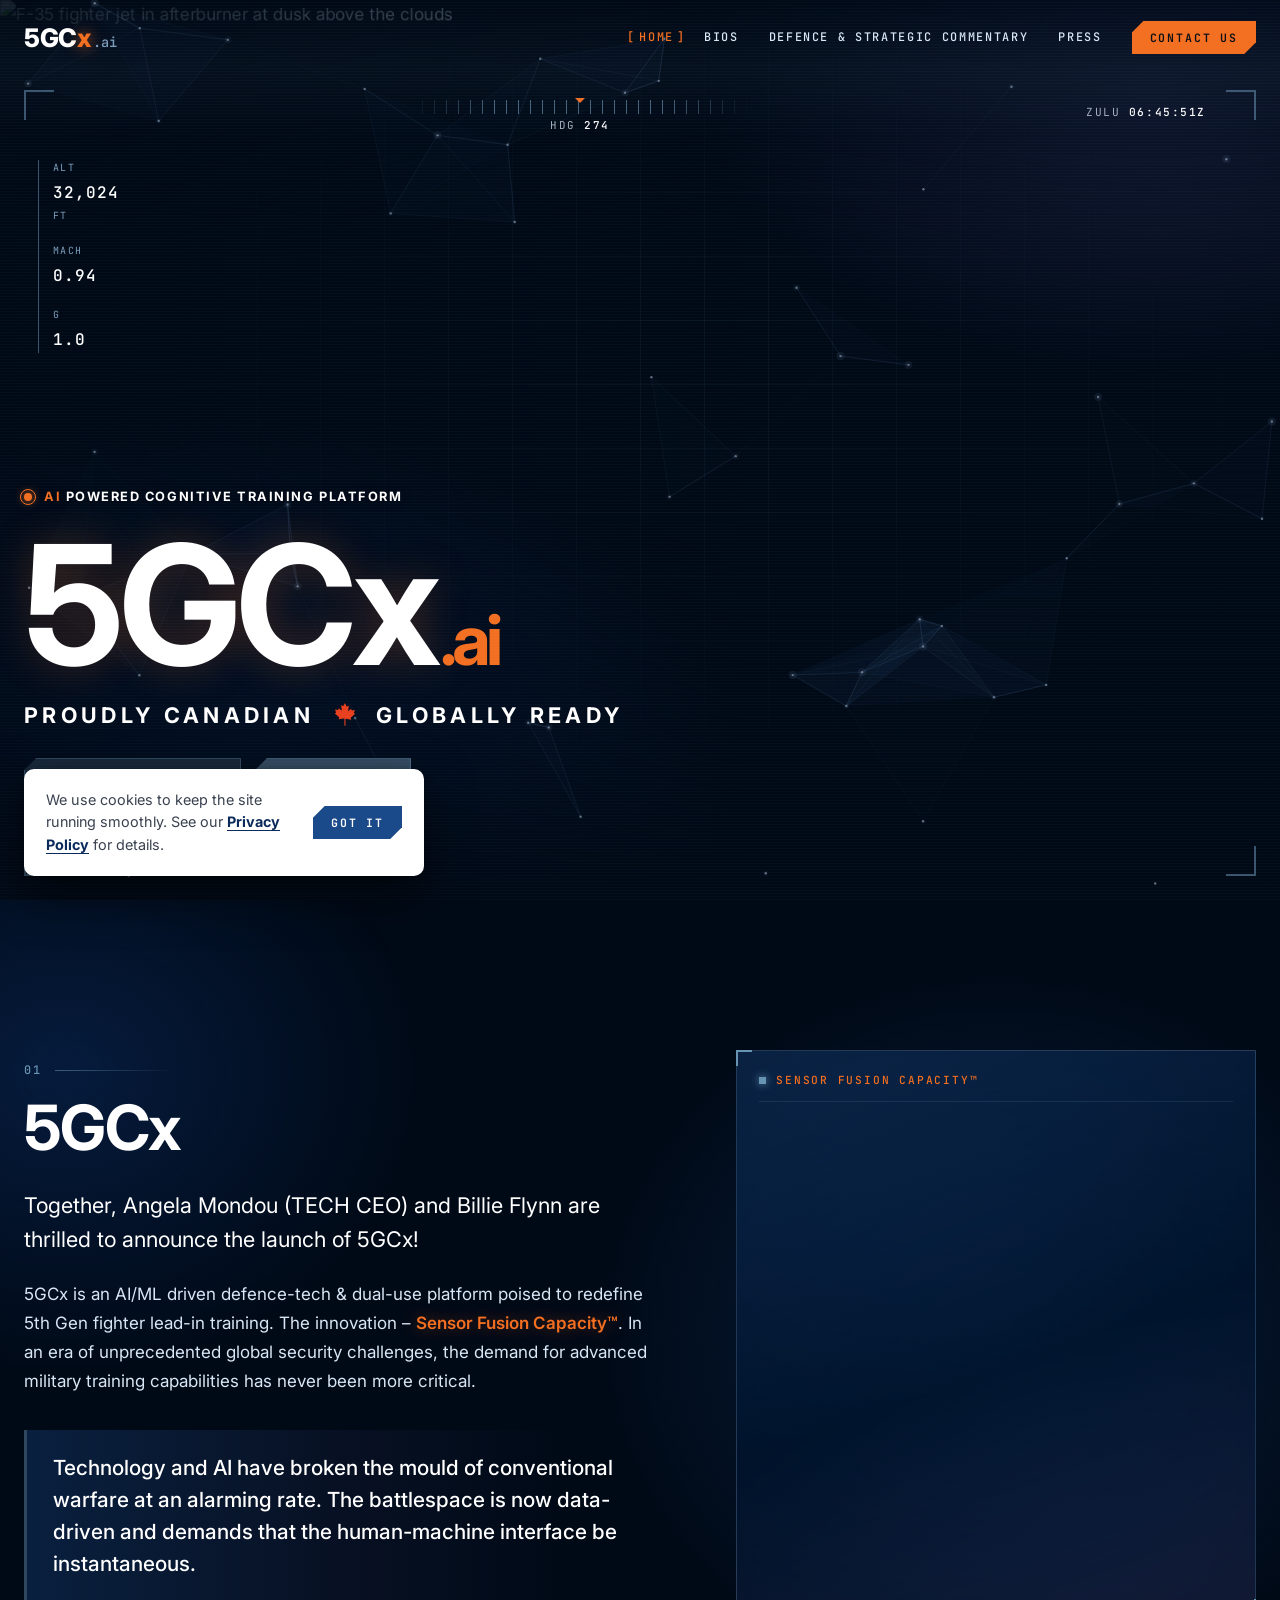
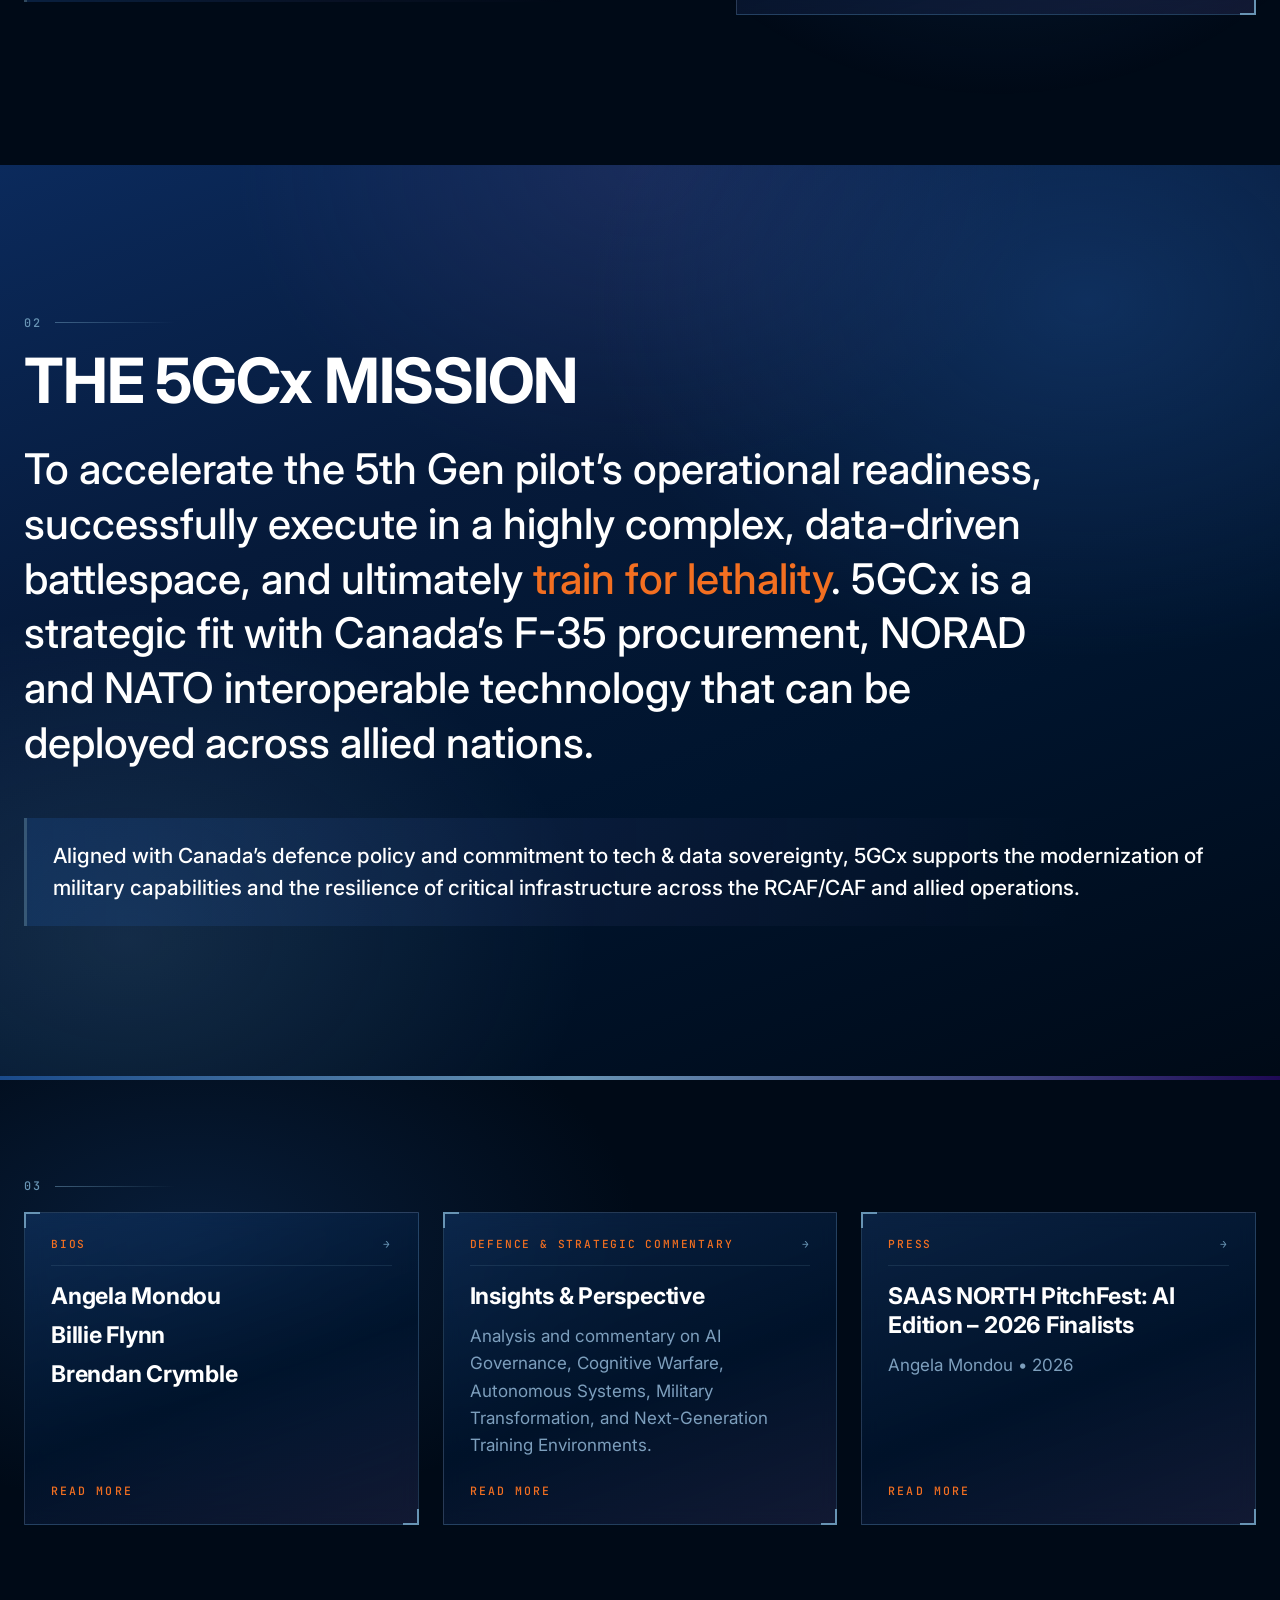
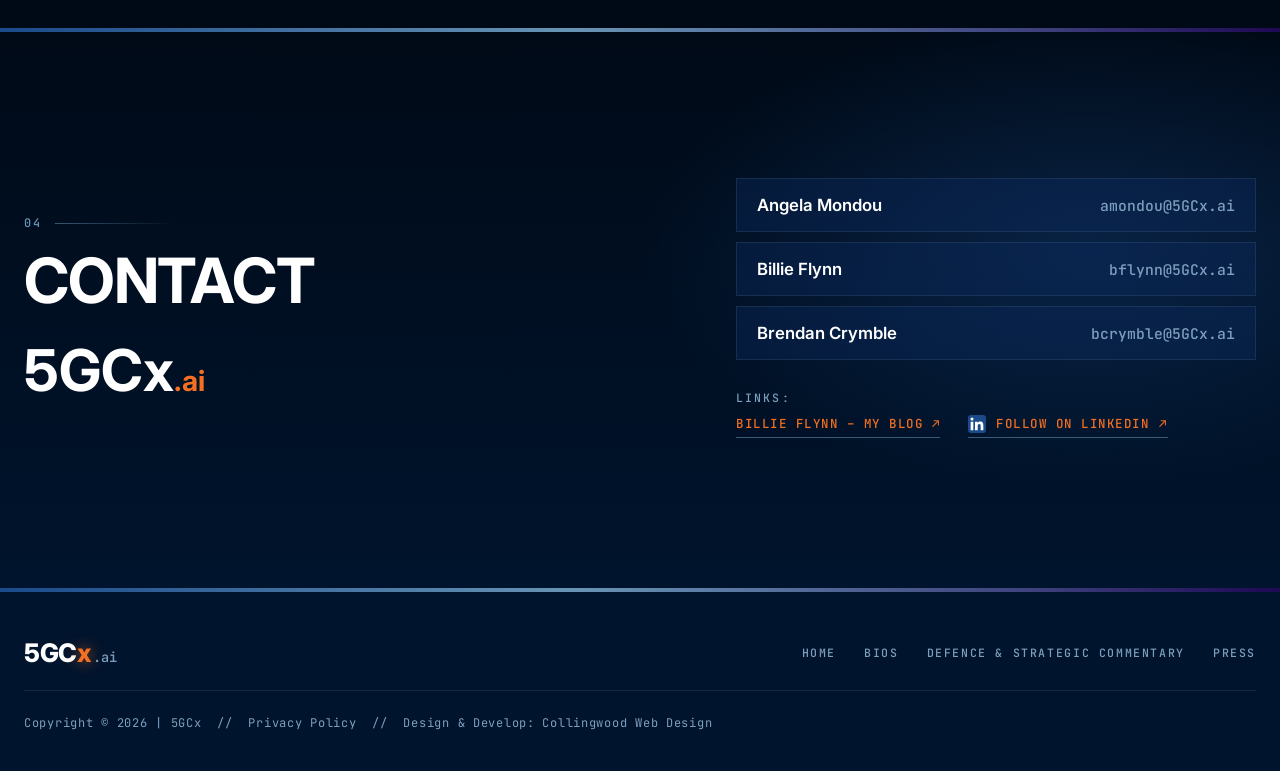
==== commit da2ad7a2: "Cookie notice: white card with blue button so it stands out from the site; CSS v=32 Co-authored-by: " ====
--- a/index.html
+++ b/index.html
@@ -39,7 +39,7 @@
   <link rel="preconnect" href="https://fonts.gstatic.com" crossorigin>
   <link href="https://fonts.googleapis.com/css2?family=Inter:wght@400;500;600;700;800&family=JetBrains+Mono:wght@400;500;700&display=swap" rel="stylesheet">
 
-  <link rel="stylesheet" href="css/styles.css?v=31">
+  <link rel="stylesheet" href="css/styles.css?v=32">
 
   <script>
     document.documentElement.classList.add("js");
--- a/css/styles.css
+++ b/css/styles.css
@@ -1140,39 +1140,31 @@
   gap: 16px 20px;
   width: min(400px, calc(100% - 48px));
   padding: 20px 22px;
-  border: 1px solid rgba(104, 148, 180, 0.35);
-  background: linear-gradient(160deg, rgba(26, 74, 138, 0.55), rgba(0, 20, 45, 0.96) 55%, rgba(63, 67, 126, 0.45));
-  backdrop-filter: blur(12px);
-  -webkit-backdrop-filter: blur(12px);
-  box-shadow: 0 18px 48px rgba(0, 0, 0, 0.5);
+  border-radius: 10px;
+  background: #fff;
+  box-shadow: 0 18px 48px rgba(0, 0, 0, 0.55), 0 2px 8px rgba(0, 0, 0, 0.25);
   transform: translateY(calc(100% + 48px));
   transition: transform 0.4s cubic-bezier(.2, .8, .2, 1);
 }
-.cookie-banner::before,
-.cookie-banner::after {
-  content: "";
-  position: absolute;
-  width: 14px; height: 14px;
-  border: 0 solid var(--steel);
-}
-.cookie-banner::before { top: -1px; left: -1px; border-top-width: 2px; border-left-width: 2px; }
-.cookie-banner::after { bottom: -1px; right: -1px; border-bottom-width: 2px; border-right-width: 2px; }
 .cookie-banner.is-visible { transform: none; }
 .cookie-banner p {
   flex: 1 1 220px;
   margin: 0;
   font-size: 0.9rem;
   line-height: 1.55;
-  color: #b9c8db;
+  color: #3a4250;
 }
 .cookie-banner a {
-  color: #fff;
-  font-weight: 600;
+  color: var(--deep-blue);
+  font-weight: 700;
   text-decoration: underline;
   text-underline-offset: 3px;
 }
-.cookie-banner a:hover { color: var(--accent); }
+.cookie-banner a:hover { color: var(--royal); }
 .cookie-banner__accept { flex-shrink: 0; }
+.cookie-banner .cookie-banner__accept { background: var(--royal); color: #fff; }
+.cookie-banner .cookie-banner__accept:hover { background: var(--deep-blue); }
+.cookie-banner .cookie-banner__accept:focus-visible { outline: 2px solid var(--royal); outline-offset: 3px; }
 
 /* ---------- Legal ---------- */
 
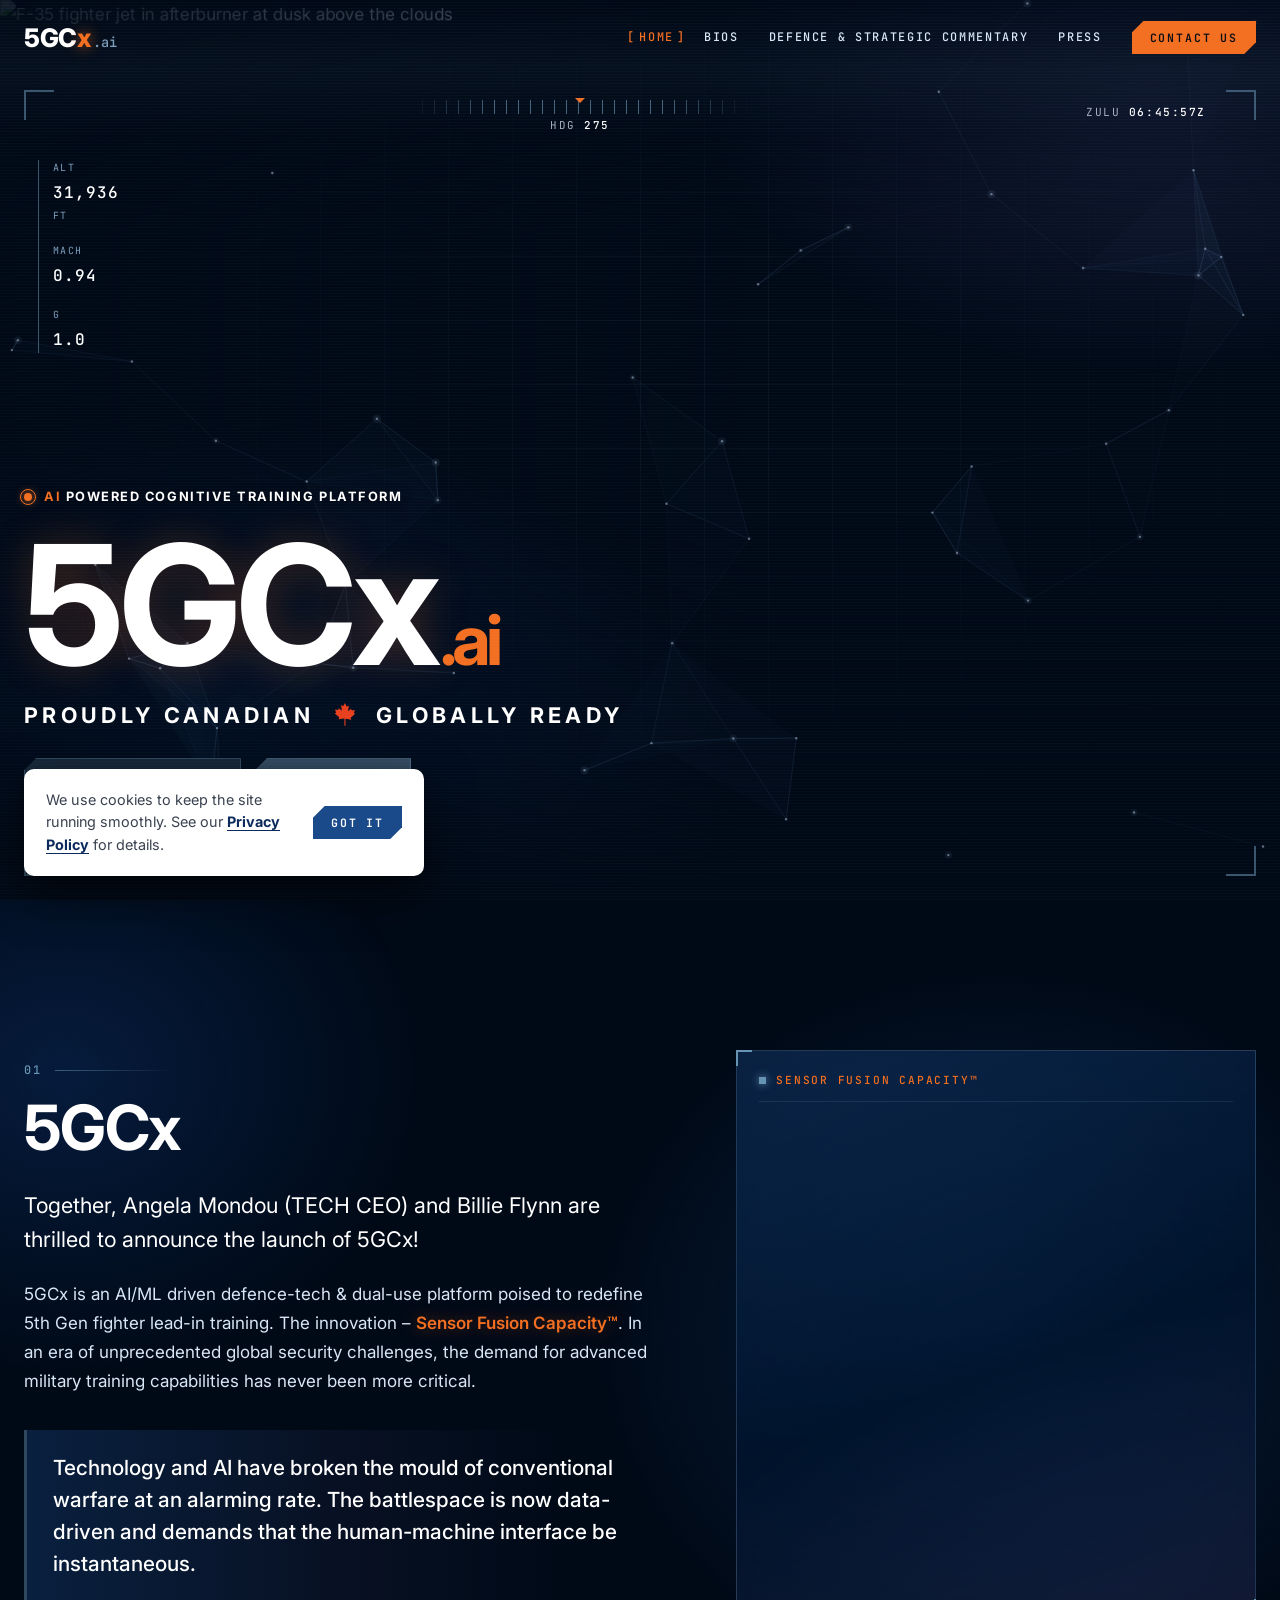
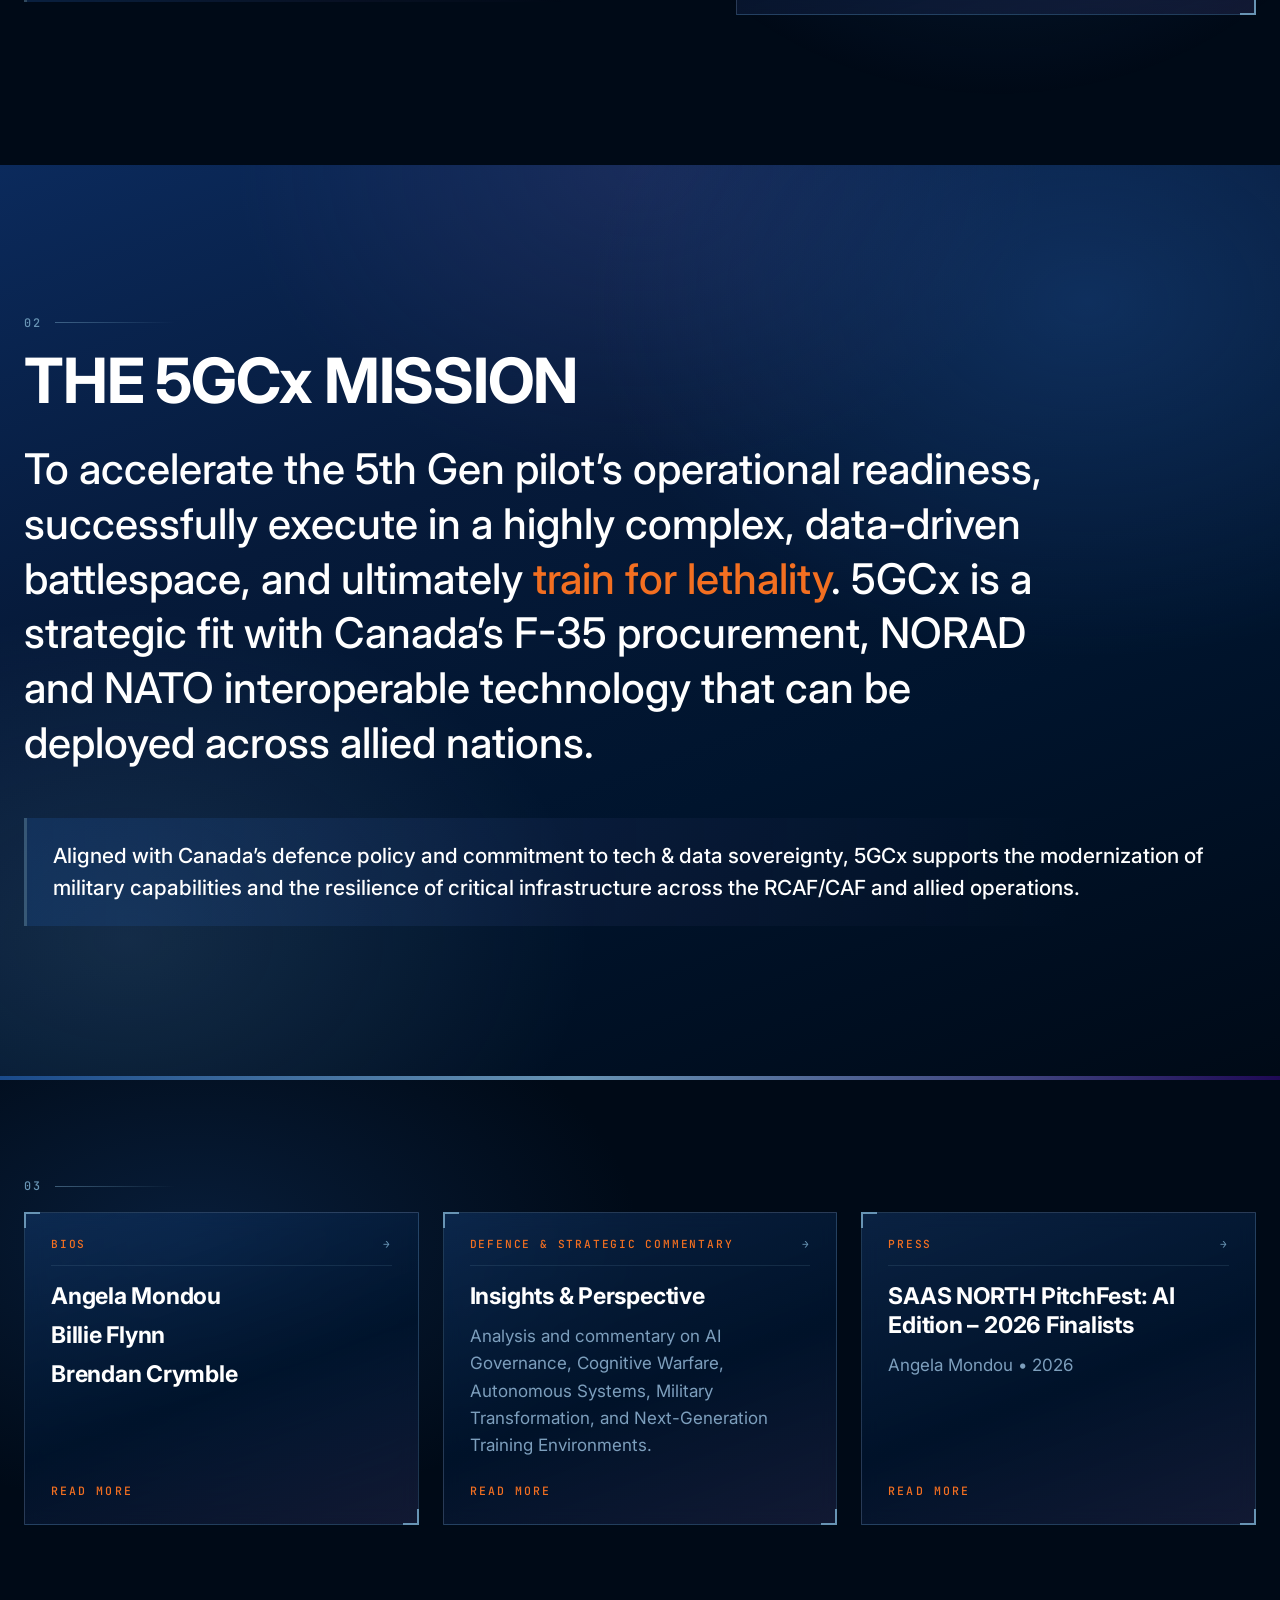
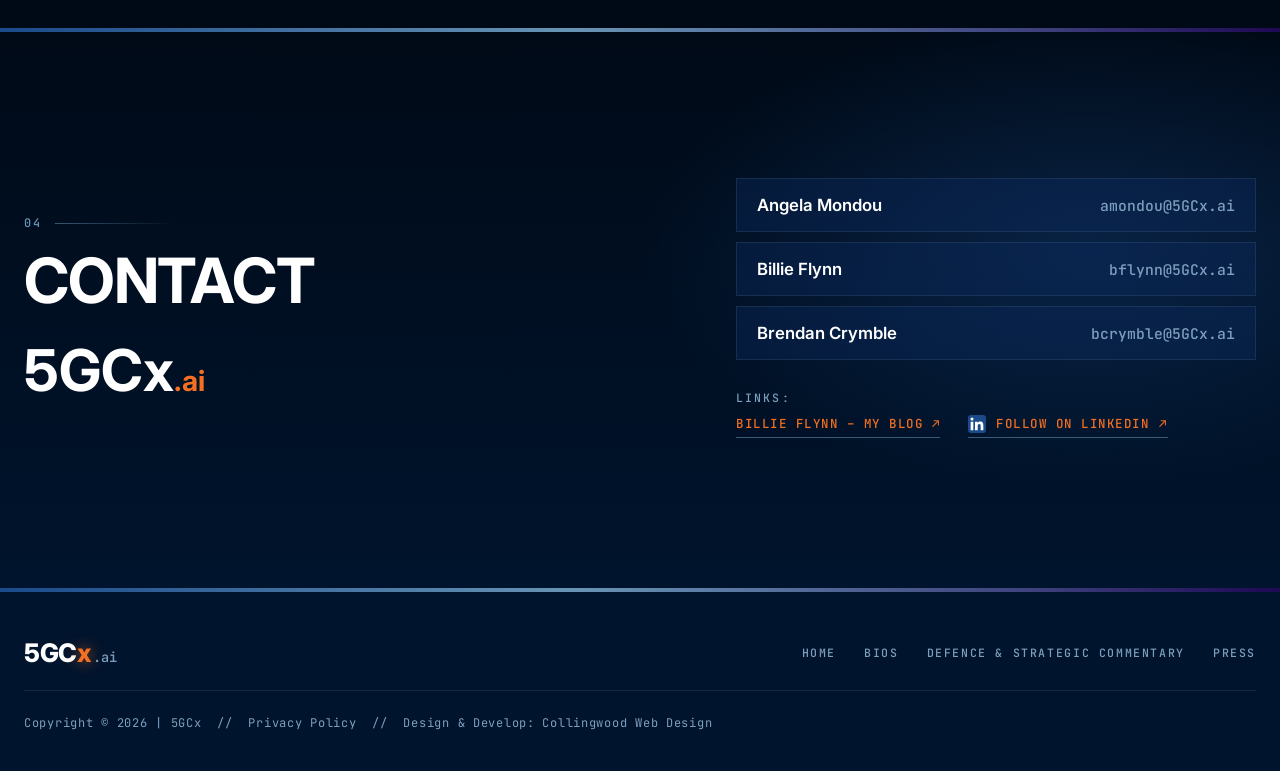
==== commit 4876581a: "Home hero mobile: Mission and Contact Us buttons side by side, content sits lower; CSS v=33 Co-autho" ====
--- a/index.html
+++ b/index.html
@@ -39,7 +39,7 @@
   <link rel="preconnect" href="https://fonts.gstatic.com" crossorigin>
   <link href="https://fonts.googleapis.com/css2?family=Inter:wght@400;500;600;700;800&family=JetBrains+Mono:wght@400;500;700&display=swap" rel="stylesheet">
 
-  <link rel="stylesheet" href="css/styles.css?v=32">
+  <link rel="stylesheet" href="css/styles.css?v=33">
 
   <script>
     document.documentElement.classList.add("js");
@@ -248,7 +248,7 @@
         <h1 class="hero__title"><span data-scramble>5GCx</span><span class="hero__ai">.ai</span></h1>
         <p class="hero__tag">Proudly Canadian <svg class="hero__leaf" viewBox="0 0 24 24" aria-hidden="true"><path d="M12 1l1.5 3.2 2.1-.8-.7 5.2 2.8-2.4.6 1.7 2.9-.6-1 3.1 1.3.6-4.2 3.5.6 1.9-4.8-.8-.6.2V22h-1v-6.6l-.6-.2-4.8.8.6-1.9L2.5 10.6l1.3-.6-1-3.1 2.9.6.6-1.7 2.8 2.4-.7-5.2 2.1.8z"/></svg> Globally Ready</p>
         <div class="hero__cta">
-          <a class="btn btn--blue" href="#mission">The 5GCx Mission</a>
+          <a class="btn btn--blue" href="#mission"><span><span class="hero__cta-long">The 5GCx </span>Mission</span></a>
           <a class="btn btn--ghost" href="#contact">Contact Us</a>
         </div>
       </div>
--- a/css/styles.css
+++ b/css/styles.css
@@ -1258,7 +1258,10 @@
   .form__row { grid-template-columns: 1fr; gap: 0; }
   .footer__inner { grid-template-columns: 1fr; }
   .footer__nav { justify-content: flex-start; }
-  .hero__cta .btn { flex: 1 1 100%; }
+  .hero { padding-bottom: 44px; }
+  .hero__cta { flex-wrap: nowrap; gap: 12px; }
+  .hero__cta .btn { flex: 1 1 0; padding-inline: 12px; }
+  .hero__cta-long { display: none; }
 }
 
 @media (prefers-reduced-motion: reduce) {
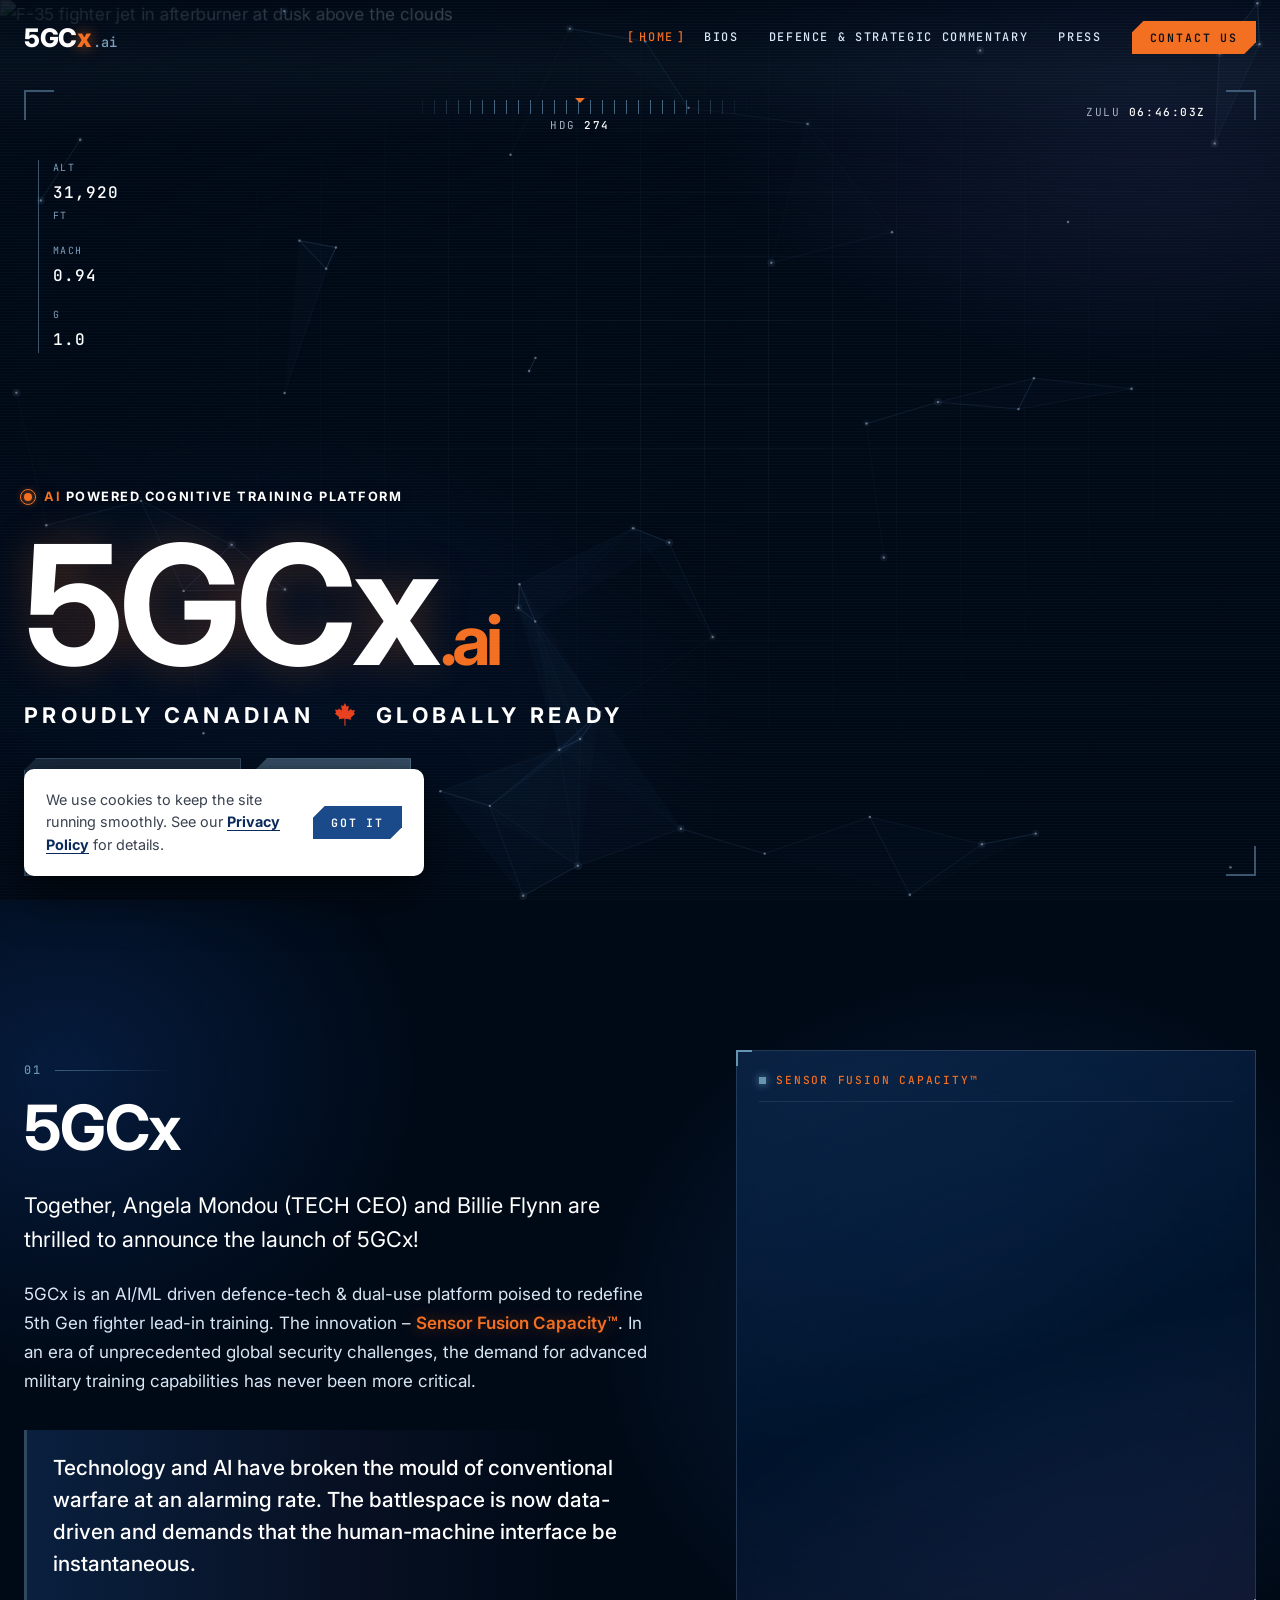
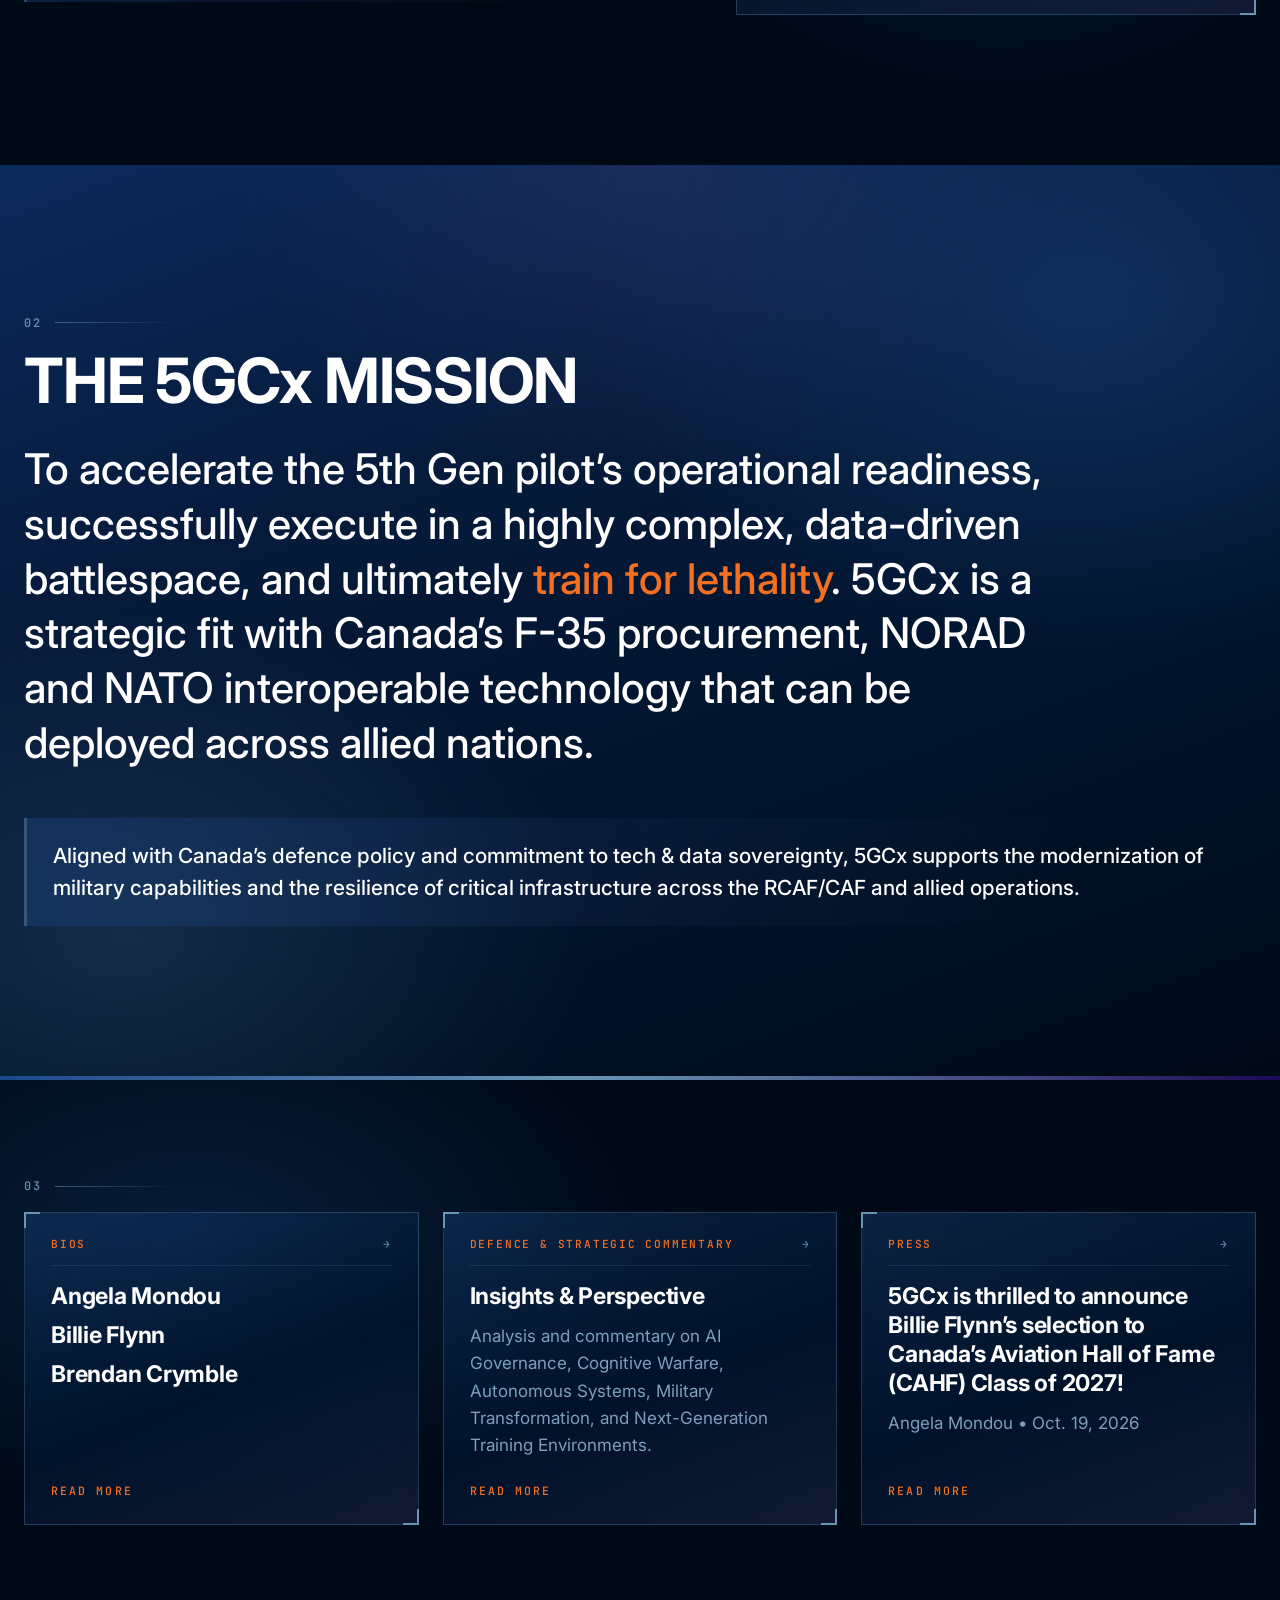
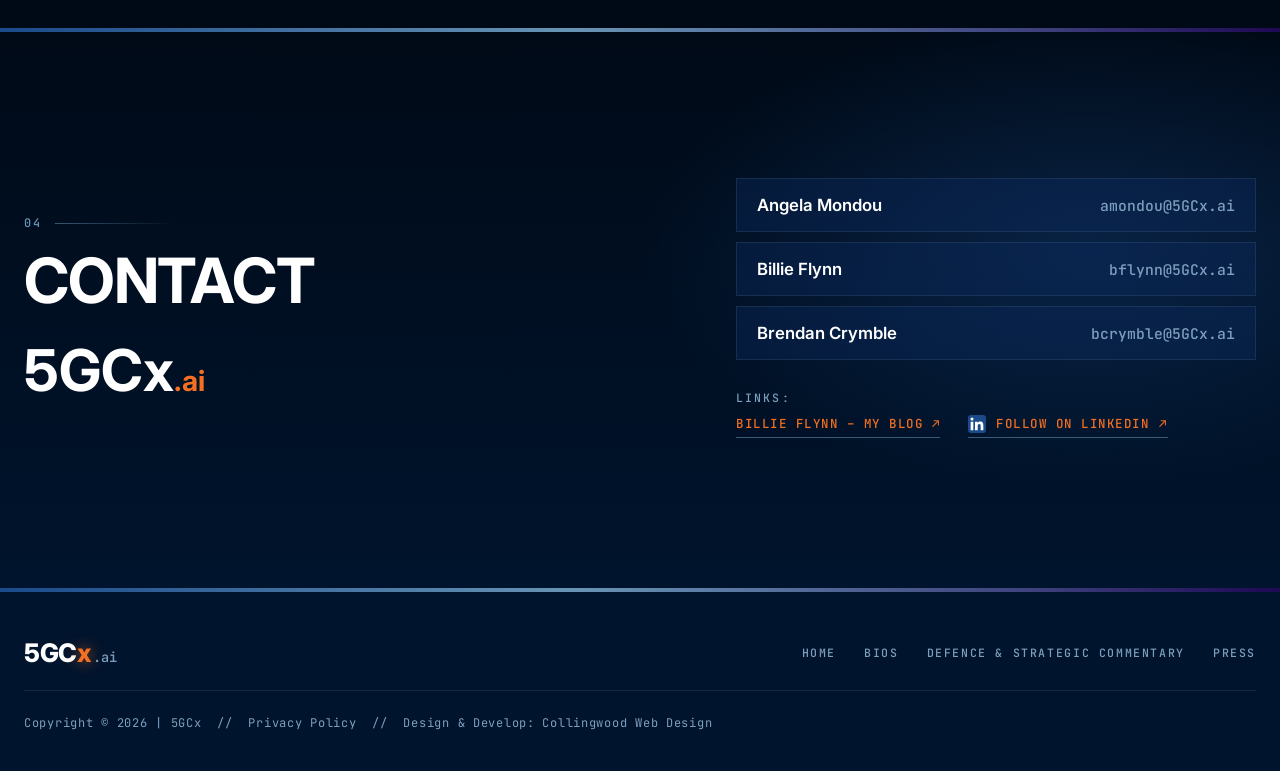
==== commit 6b90f148: "Press: add Billie Flynn's Canada's Aviation Hall of Fame Class of 2027 announcement Co-authored-by: " ====
--- a/index.html
+++ b/index.html
@@ -312,8 +312,8 @@
 
           <a class="panel explore__card reveal" href="press">
             <div class="panel__head"><span>Press</span><span class="explore__arrow" aria-hidden="true">&rarr;</span></div>
-            <h3 class="explore__title">SAAS NORTH PitchFest: AI Edition &ndash; 2026 Finalists</h3>
-            <p class="explore__text">Angela Mondou &bull; 2026</p>
+            <h3 class="explore__title">5GCx is thrilled to announce Billie Flynn&rsquo;s selection to Canada&rsquo;s Aviation Hall of Fame (CAHF) Class of 2027!</h3>
+            <p class="explore__text">Angela Mondou &bull; Oct. 19, 2026</p>
             <span class="explore__more">Read More</span>
           </a>
         </div>
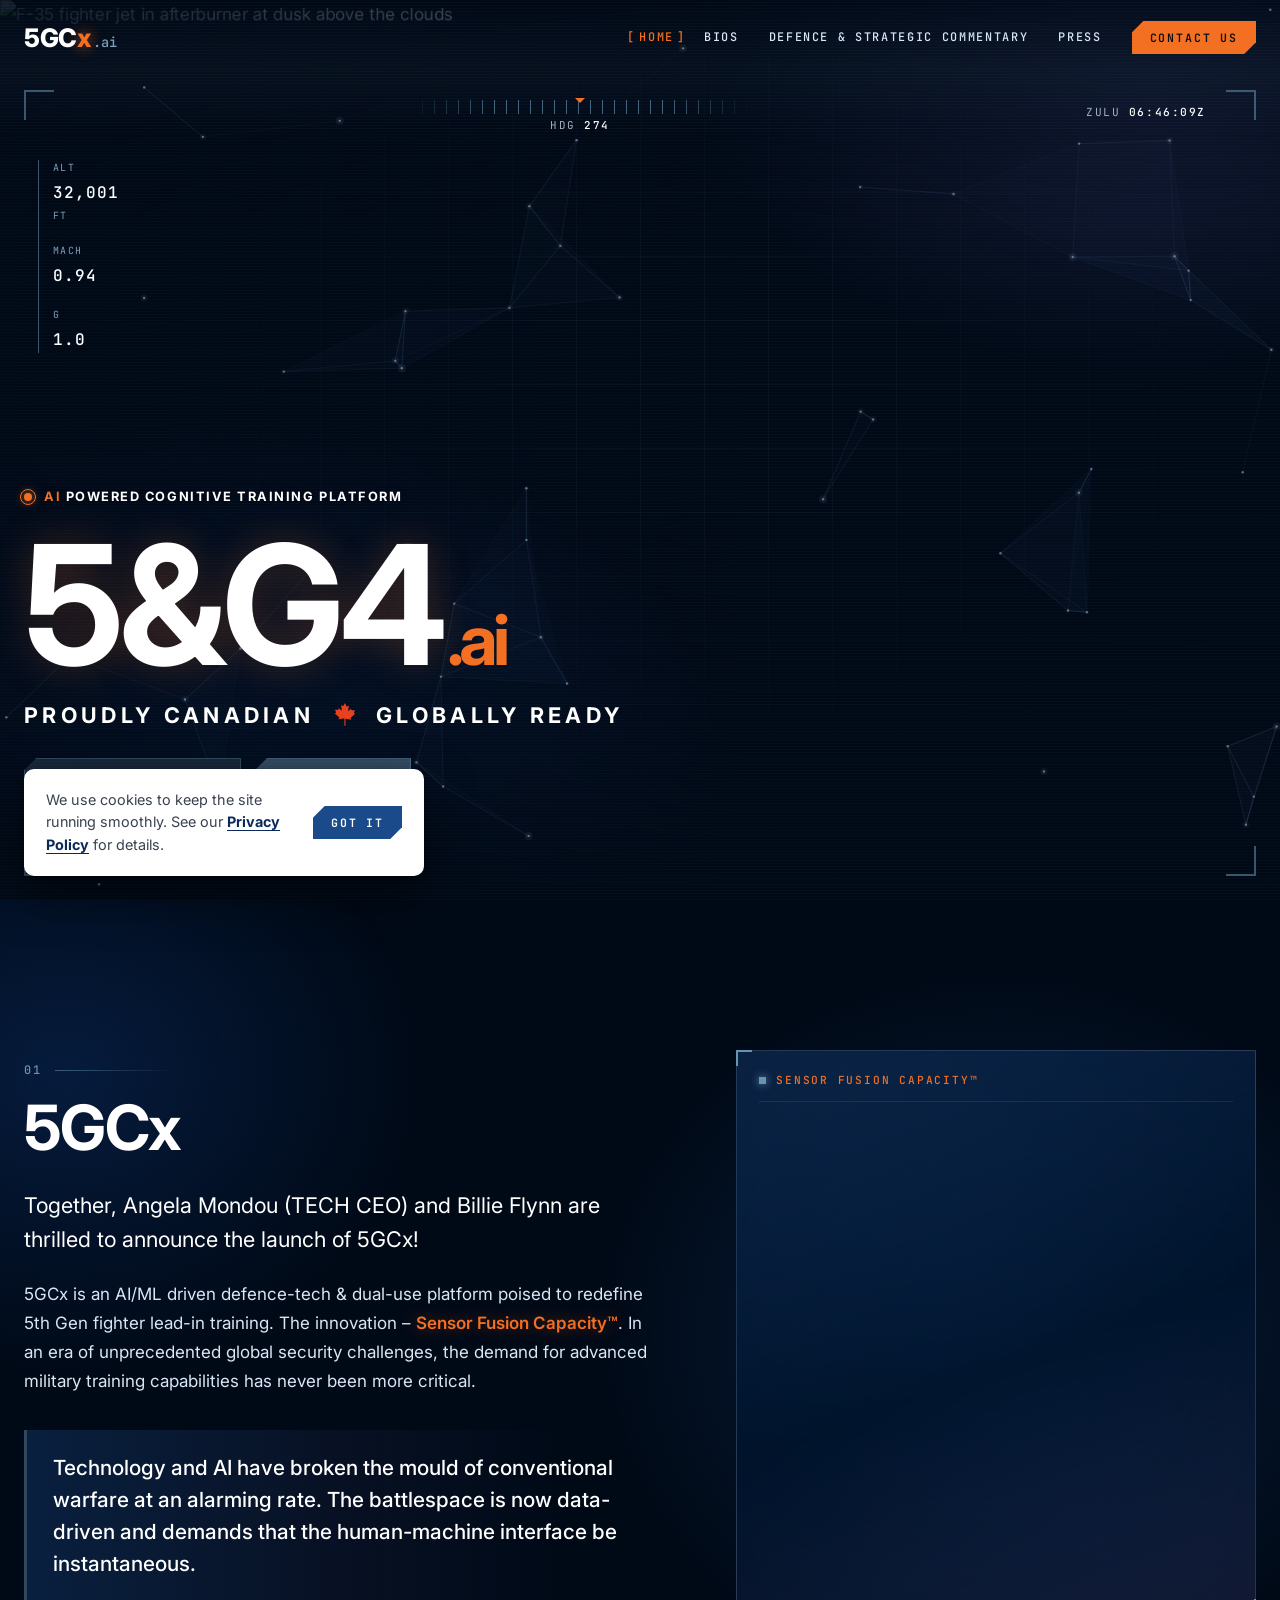
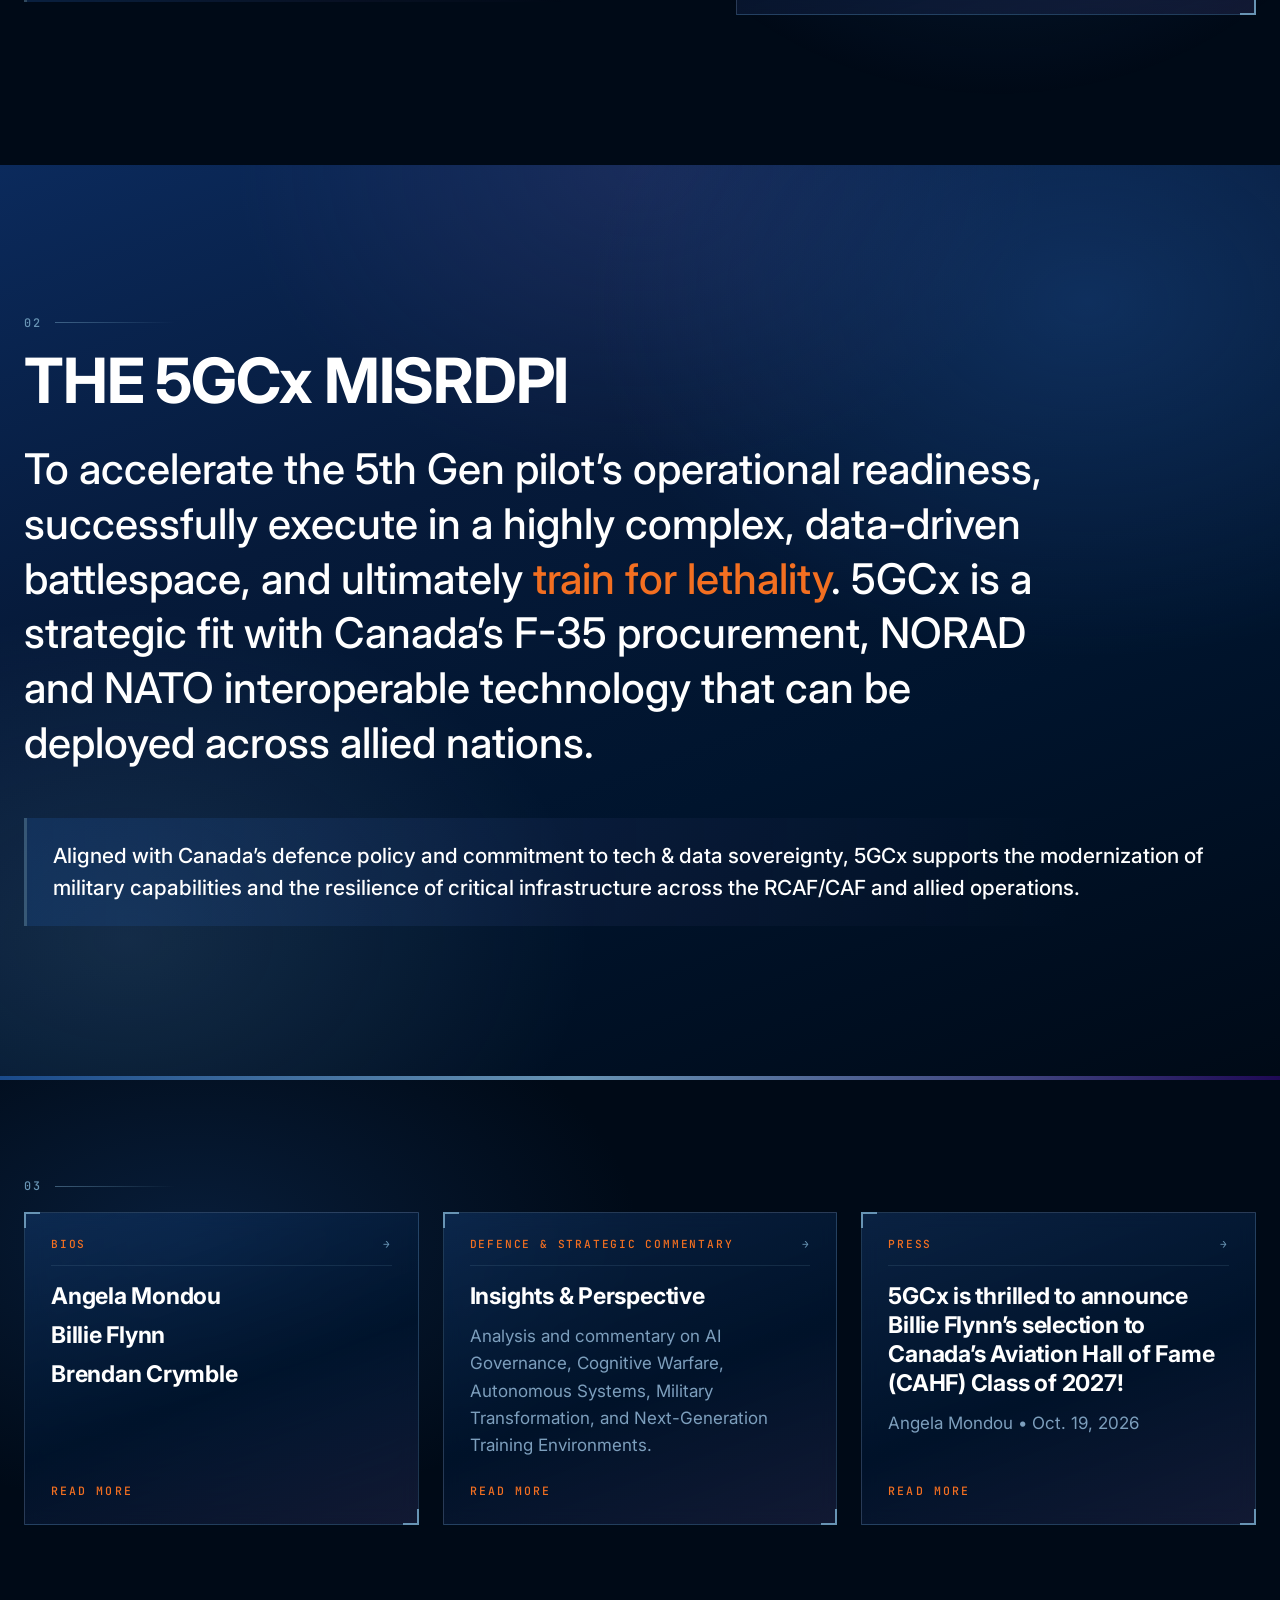
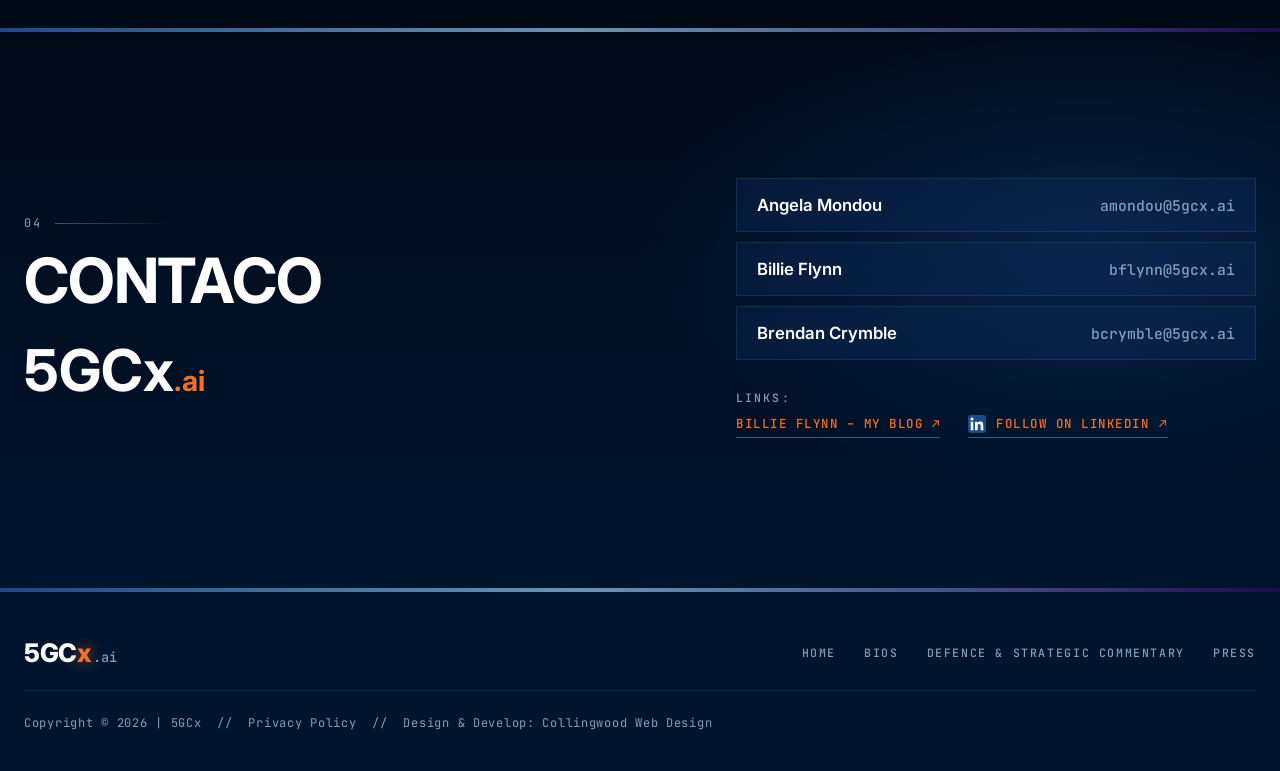
==== commit 564fc637: "Deepen niche SEO/AEO: entity graph, speakable, llms facts, AI crawler policy Co-authored-by: Cursor " ====
--- a/index.html
+++ b/index.html
@@ -8,6 +8,9 @@
   <meta name="robots" content="index, follow, max-image-preview:large, max-snippet:-1, max-video-preview:-1">
   <meta name="author" content="5GCx">
   <link rel="canonical" href="https://5gcx.ai/">
+  <link rel="alternate" type="text/plain" title="llms.txt" href="https://5gcx.ai/llms.txt">
+  <link rel="alternate" hreflang="en-CA" href="https://5gcx.ai/">
+  <link rel="alternate" hreflang="x-default" href="https://5gcx.ai/">
   <meta name="theme-color" content="#03060c">
 
   <meta property="og:type" content="website">
@@ -44,6 +47,9 @@
   <script>
     document.documentElement.classList.add("js");
     try { if (sessionStorage.getItem("5gcx-boot")) document.documentElement.classList.add("no-boot"); } catch (e) {}
+    if (/^https?:$/.test(location.protocol) && /\/index\.html$/i.test(location.pathname)) {
+      location.replace(location.pathname.replace(/\/index\.html$/i, "/") + location.search + location.hash);
+    }
   </script>
   <script type="application/ld+json">
   {
@@ -53,8 +59,9 @@
         "@type": "Organization",
         "@id": "https://5gcx.ai/#organization",
         "name": "5GCx",
-        "alternateName": "5GCx.ai",
+        "alternateName": ["5GCx.ai", "5GCx AI Powered Cognitive Training Platform"],
         "url": "https://5gcx.ai/",
+        "email": "amondou@5gcx.ai",
         "logo": {
           "@type": "ImageObject",
           "@id": "https://5gcx.ai/#logo",
@@ -66,36 +73,83 @@
         "image": "https://media.cwd-cdn.com/5GCx.ai/images/og/og-home.jpg",
         "description": "5GCx is an AI/ML driven defence-tech & dual-use platform poised to redefine 5th Gen fighter lead-in training. The innovation – Sensor Fusion Capacity™. In an era of unprecedented global security challenges, the demand for advanced military training capabilities has never been more critical.",
         "slogan": "Proudly Canadian, Globally Ready",
+        "foundingLocation": {
+          "@type": "Country",
+          "name": "Canada"
+        },
         "address": {
           "@type": "PostalAddress",
           "addressCountry": "CA"
         },
-        "areaServed": {
-          "@type": "Country",
-          "name": "Canada"
-        },
+        "areaServed": [
+          {
+            "@type": "Country",
+            "name": "Canada"
+          },
+          {
+            "@type": "AdministrativeArea",
+            "name": "allied nations"
+          },
+          {
+            "@type": "AdministrativeArea",
+            "name": "NORAD"
+          },
+          {
+            "@type": "AdministrativeArea",
+            "name": "NATO"
+          }
+        ],
         "knowsAbout": [
           "Artificial intelligence",
           "Machine learning",
           "5th Gen fighter lead-in training",
           "Sensor Fusion Capacity",
+          "AI Powered Cognitive Training Platform",
           "Cognitive training",
+          "Cognitive workload",
+          "Cognitive Warfare",
           "Military training",
           "Defence technology",
           "Dual-use technology",
           "Human-machine interface",
           "Human-machine teaming",
+          "Human performance",
+          "Aircrew performance",
           "AI Governance",
-          "Cognitive Warfare",
           "Autonomous Systems",
+          "Collaborative Combat Aircraft",
           "Military Transformation",
           "Next-Generation Training Environments",
+          "Live-Virtual-Constructive",
+          "Immersive simulation",
           "F-35",
+          "Canada's F-35 procurement",
           "NORAD",
           "NATO interoperability",
-          "Tech and data sovereignty"
-        ],
-        "employee": [
+          "Tech and data sovereignty",
+          "Arctic Sovereignty",
+          "Cybersecurity",
+          "Data interoperability",
+          "Aerospace sector",
+          "RCAF/CAF",
+          "Multi-domain battlespace"
+        ],
+        "brand": {
+          "@type": "Brand",
+          "name": "Sensor Fusion Capacity™"
+        },
+        "makesOffer": {
+          "@id": "https://5gcx.ai/#platform"
+        },
+        "contactPoint": [
+          {
+            "@type": "ContactPoint",
+            "contactType": "customer service",
+            "email": "amondou@5gcx.ai",
+            "availableLanguage": ["en", "fr"]
+          }
+        ],
+        "founder": [
           {
             "@type": "Person",
             "@id": "https://5gcx.ai/bios#angela-mondou",
@@ -105,11 +159,26 @@
             "@type": "Person",
             "@id": "https://5gcx.ai/bios#billie-flynn",
             "name": "Billie Flynn"
+          }
+        ],
+        "employee": [
+          {
+            "@type": "Person",
+            "@id": "https://5gcx.ai/bios#angela-mondou",
+            "name": "Angela Mondou",
+            "jobTitle": "President and CEO, 5GCx"
+          },
+          {
+            "@type": "Person",
+            "@id": "https://5gcx.ai/bios#billie-flynn",
+            "name": "Billie Flynn",
+            "jobTitle": "5th Generation Fighter Aircraft Development, Aerospace, & Defence Strategies"
           },
           {
             "@type": "Person",
             "@id": "https://5gcx.ai/bios#brendan-crymble",
-            "name": "Brendan Crymble"
+            "name": "Brendan Crymble",
+            "jobTitle": "Chief, Cx Training & Development Strategies"
           }
         ],
         "sameAs": [
@@ -132,20 +201,42 @@
         "@type": "Service",
         "@id": "https://5gcx.ai/#platform",
         "name": "5GCx AI Powered Cognitive Training Platform",
+        "alternateName": "Sensor Fusion Capacity™",
         "serviceType": "5th Gen fighter lead-in training",
         "category": "Defence technology",
-        "description": "To accelerate the 5th Gen pilot’s operational readiness, successfully execute in a highly complex, data-driven battlespace, and ultimately train for lethality. 5GCx is a strategic fit with Canada’s F-35 procurement, NORAD and NATO interoperable technology that can be deployed across allied nations.",
+        "description": "To accelerate the 5th Gen pilot’s operational readiness, successfully execute in a highly complex, data-driven battlespace, and ultimately train for lethality. 5GCx is a strategic fit with Canada’s F-35 procurement, NORAD and NATO interoperable technology that can be deployed across allied nations. Aligned with Canada’s defence policy and commitment to tech & data sovereignty, 5GCx supports the modernization of military capabilities and the resilience of critical infrastructure across the RCAF/CAF and allied operations.",
         "provider": {
           "@id": "https://5gcx.ai/#organization"
         },
-        "areaServed": {
-          "@type": "Country",
-          "name": "Canada"
-        },
+        "areaServed": [
+          {
+            "@type": "Country",
+            "name": "Canada"
+          },
+          {
+            "@type": "AdministrativeArea",
+            "name": "allied nations"
+          }
+        ],
         "audience": {
           "@type": "Audience",
           "audienceType": "5th Gen pilots, RCAF/CAF and allied operations"
+        },
+        "keywords": "5th Gen fighter lead-in training, Sensor Fusion Capacity, cognitive training, F-35, NORAD, NATO, RCAF, CAF, AI/ML defence-tech",
+        "brand": {
+          "@type": "Brand",
+          "name": "Sensor Fusion Capacity™"
+        },
+        "isRelatedTo": {
+          "@id": "https://5gcx.ai/#sensor-fusion-capacity"
         }
+      },
+      {
+        "@type": "DefinedTerm",
+        "@id": "https://5gcx.ai/#sensor-fusion-capacity",
+        "name": "Sensor Fusion Capacity™",
+        "description": "The innovation – Sensor Fusion Capacity™. 5GCx is an AI/ML driven defence-tech & dual-use platform poised to redefine 5th Gen fighter lead-in training.",
+        "inDefinedTermSet": "https://5gcx.ai/"
       },
       {
         "@type": "WebPage",
@@ -160,22 +251,24 @@
           "@id": "https://5gcx.ai/#organization"
         },
         "inLanguage": "en-CA",
-        "dateModified": "2026-10-11",
+        "dateModified": "2026-10-28",
         "mainEntity": {
           "@id": "https://5gcx.ai/#organization"
         },
         "primaryImageOfPage": {
           "@type": "ImageObject",
           "url": "https://media.cwd-cdn.com/5GCx.ai/images/hero.jpg",
-          "width": 1800,
-          "height": 1320,
+          "width": 1024,
+          "height": 751,
           "caption": "F-35 fighter jet in afterburner at dusk above the clouds"
         },
         "speakable": {
           "@type": "SpeakableSpecification",
           "cssSelector": [
             "#about .lead",
-            "#mission .mission__statement"
+            "#about .reveal > p",
+            "#mission .mission__statement",
+            ".hero__tag"
           ]
         }
       }
@@ -330,9 +423,9 @@
 
         <div class="contact__info reveal">
           <ul class="comms">
-            <li><a href="mailto:amondou@5GCx.ai"><span class="comms__name">Angela Mondou</span><span class="comms__email">amondou@5GCx.ai</span></a></li>
-            <li><a href="mailto:bflynn@5GCx.ai"><span class="comms__name">Billie Flynn</span><span class="comms__email">bflynn@5GCx.ai</span></a></li>
-            <li><a href="mailto:bcrymble@5GCx.ai"><span class="comms__name">Brendan Crymble</span><span class="comms__email">bcrymble@5GCx.ai</span></a></li>
+            <li><a href="mailto:amondou@5gcx.ai"><span class="comms__name">Angela Mondou</span><span class="comms__email">amondou@5gcx.ai</span></a></li>
+            <li><a href="mailto:bflynn@5gcx.ai"><span class="comms__name">Billie Flynn</span><span class="comms__email">bflynn@5gcx.ai</span></a></li>
+            <li><a href="mailto:bcrymble@5gcx.ai"><span class="comms__name">Brendan Crymble</span><span class="comms__email">bcrymble@5gcx.ai</span></a></li>
           </ul>
 
           <p class="links-label">Links:</p>
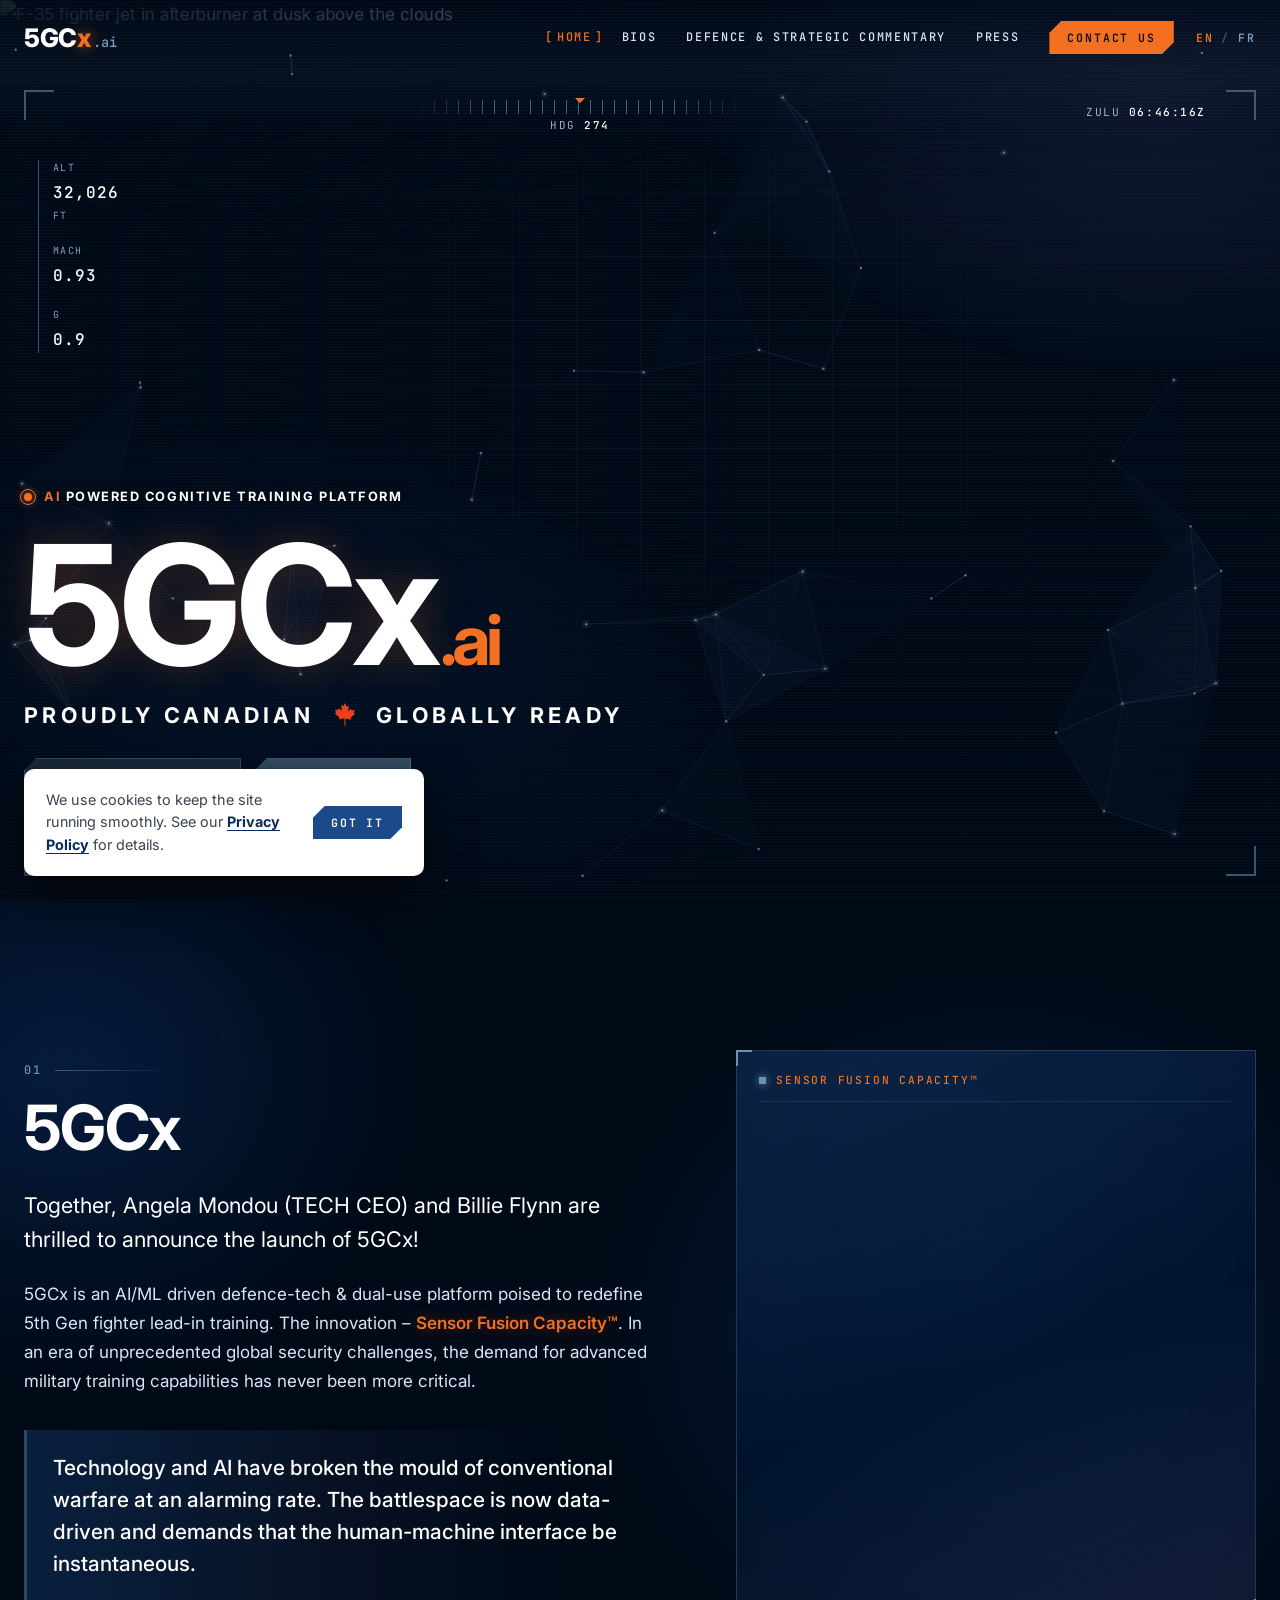
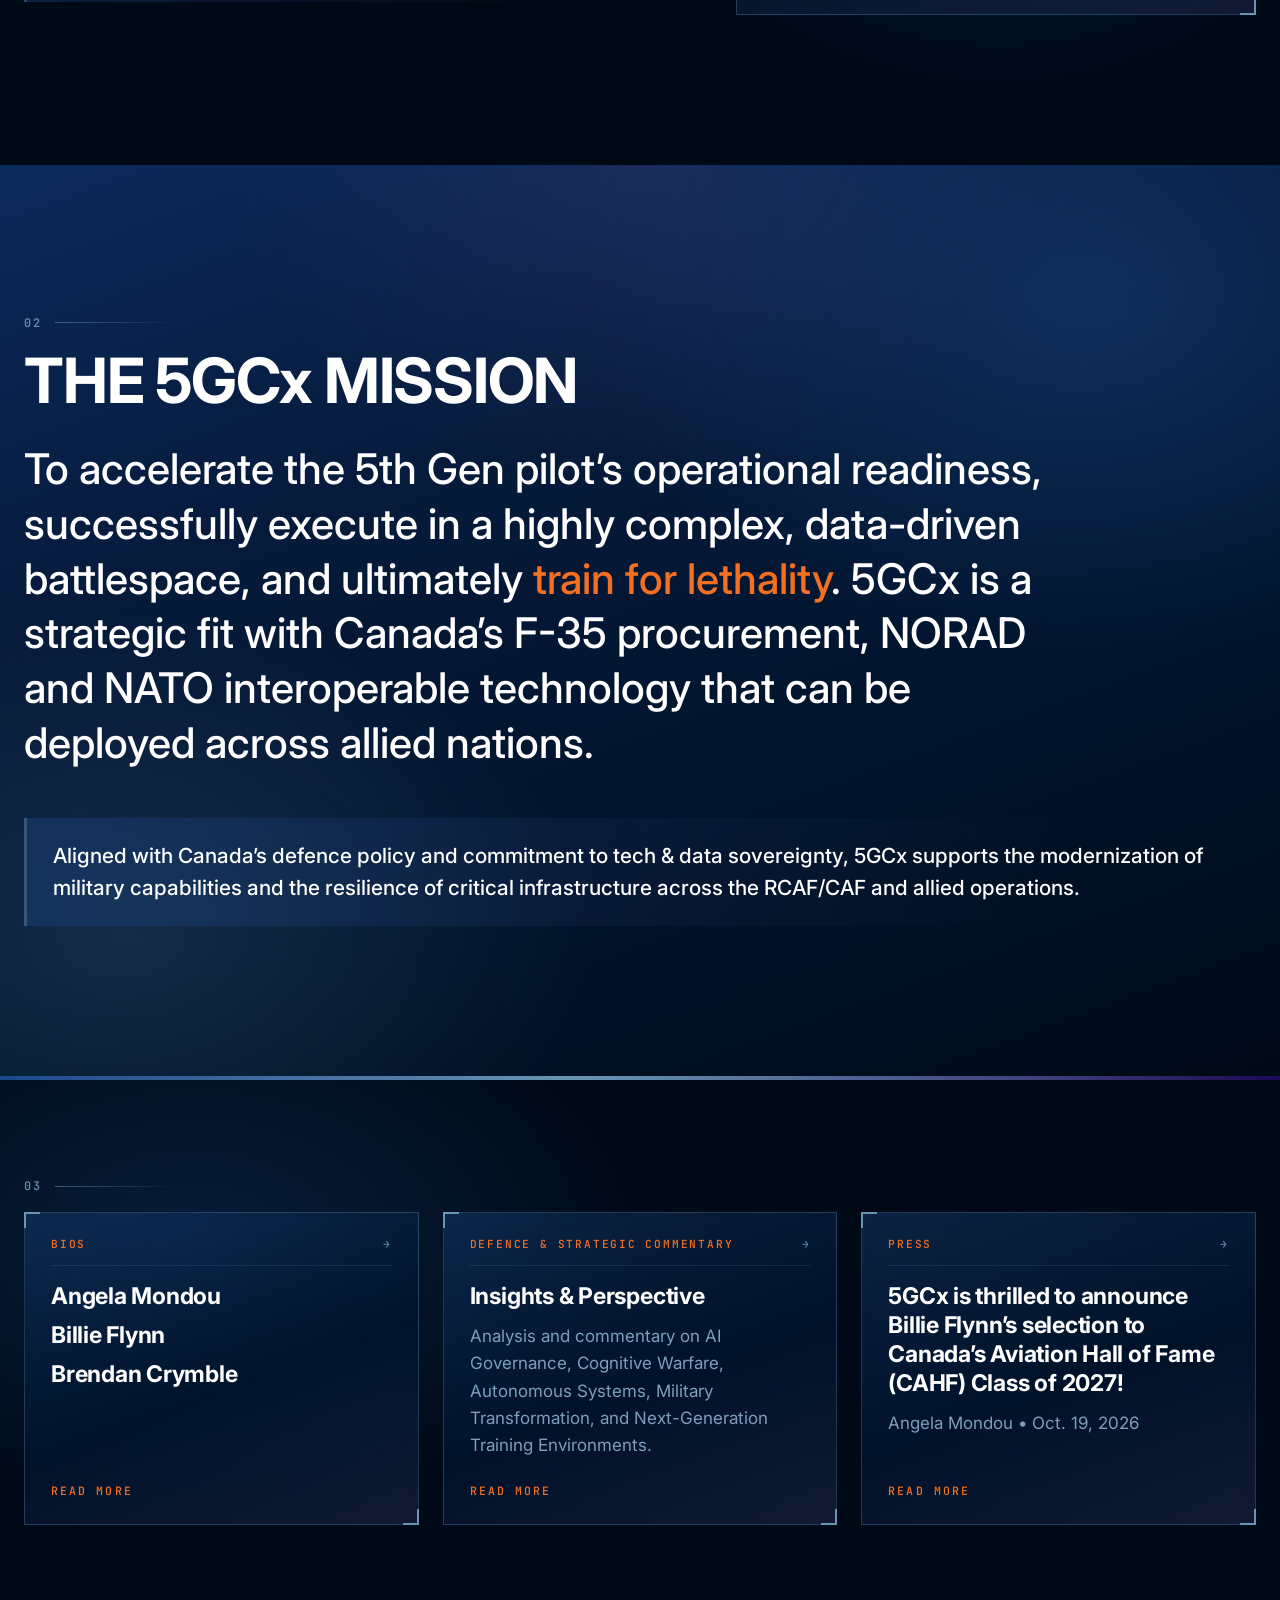
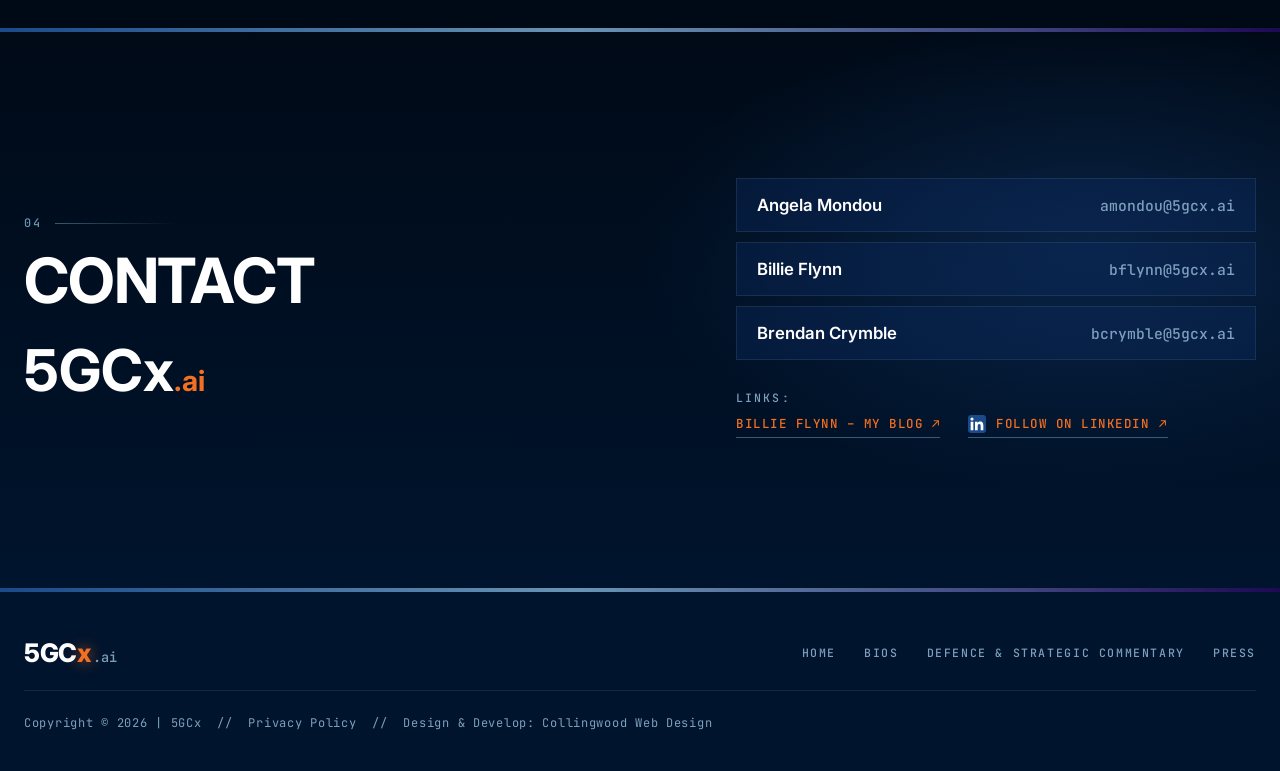
==== commit 1b63754e: "Add Canada-wide French language switcher and /fr pages for review Co-authored-by: Cursor <cursoragen" ====
--- a/index.html
+++ b/index.html
@@ -10,12 +10,14 @@
   <link rel="canonical" href="https://5gcx.ai/">
   <link rel="alternate" type="text/plain" title="llms.txt" href="https://5gcx.ai/llms.txt">
   <link rel="alternate" hreflang="en-CA" href="https://5gcx.ai/">
-  <link rel="alternate" hreflang="x-default" href="https://5gcx.ai/">
+    <link rel="alternate" hreflang="fr-CA" href="https://5gcx.ai/fr/">
+<link rel="alternate" hreflang="x-default" href="https://5gcx.ai/">
   <meta name="theme-color" content="#03060c">
 
   <meta property="og:type" content="website">
   <meta property="og:site_name" content="5GCx.ai">
   <meta property="og:locale" content="en_CA">
+  <meta property="og:locale:alternate" content="fr_CA">
   <meta property="og:title" content="5GCx.ai | AI Powered Cognitive Training Platform">
   <meta property="og:description" content="5GCx is an AI/ML driven defence-tech &amp; dual-use platform poised to redefine 5th Gen fighter lead-in training. The innovation – Sensor Fusion Capacity™.">
   <meta property="og:url" content="https://5gcx.ai/">
@@ -42,7 +44,7 @@
   <link rel="preconnect" href="https://fonts.gstatic.com" crossorigin>
   <link href="https://fonts.googleapis.com/css2?family=Inter:wght@400;500;600;700;800&family=JetBrains+Mono:wght@400;500;700&display=swap" rel="stylesheet">
 
-  <link rel="stylesheet" href="css/styles.css?v=33">
+  <link rel="stylesheet" href="css/styles.css?v=34">
 
   <script>
     document.documentElement.classList.add("js");
@@ -294,6 +296,7 @@
       <a class="logo" href="./" aria-label="5GCx.ai home">
         <span class="logo__mark">5GC<span>x</span></span><span class="logo__ai">.ai</span>
       </a>
+      <div class="header__right">
       <nav class="nav" id="site-nav" aria-label="Main">
         <a href="./" aria-current="page">Home</a>
         <a href="bios">Bios</a>
@@ -301,10 +304,16 @@
         <a href="press">Press</a>
         <a class="btn btn--primary btn--sm" href="#contact">Contact Us</a>
       </nav>
+            <nav class="lang-switch" aria-label="Language / Langue">
+        <a href="./" hreflang="en" lang="en" aria-current="page">EN</a>
+        <span class="lang-switch__sep" aria-hidden="true">/</span>
+        <a href="fr/" hreflang="fr" lang="fr">FR</a>
+      </nav>
       <button class="nav-toggle" type="button" aria-expanded="false" aria-controls="site-nav">
         <span></span><span></span>
         <span class="sr-only">Menu</span>
       </button>
+      </div>
     </div>
   </header>
 
@@ -453,6 +462,6 @@
     </div>
   </footer>
 
-  <script src="js/main.js?v=4" defer></script>
+  <script src="js/main.js?v=5" defer></script>
 </body>
 </html>
--- a/css/styles.css
+++ b/css/styles.css
@@ -208,6 +208,35 @@
   gap: 24px;
 }
 
+.header__right {
+  display: flex;
+  align-items: center;
+  gap: 22px;
+  margin-left: auto;
+}
+
+.lang-switch {
+  display: inline-flex;
+  align-items: center;
+  gap: 8px;
+  flex-shrink: 0;
+  font: 600 0.72rem var(--font-mono);
+  letter-spacing: 0.16em;
+  text-transform: uppercase;
+}
+.lang-switch a {
+  color: var(--muted);
+  transition: color 0.2s;
+}
+.lang-switch a:hover,
+.lang-switch a[aria-current="page"] {
+  color: var(--accent);
+}
+.lang-switch__sep {
+  color: rgba(104, 148, 180, 0.55);
+  font-weight: 500;
+}
+
 .logo { display: inline-flex; align-items: baseline; color: #fff; }
 .logo__mark { font: 800 1.6rem/1 var(--font-display); letter-spacing: -0.01em; }
 .logo__mark span { color: var(--accent); text-transform: lowercase; text-shadow: 0 0 14px rgba(243, 111, 33, 0.7); }
@@ -1218,6 +1247,7 @@
 
 @media (max-width: 960px) {
   .nav-toggle { display: block; }
+  .header__right { gap: 12px; }
   .nav {
     position: fixed;
     top: var(--header-h); left: 0; right: 0;
@@ -1237,6 +1267,7 @@
   .nav a:not(.btn) { width: 100%; padding: 16px 0; font-size: 0.85rem; border-bottom: 1px solid var(--line); }
   .nav a:not(.btn)::before, .nav a:not(.btn)::after { display: none; }
   .nav .btn { margin-top: 20px; }
+  .lang-switch { position: relative; z-index: 2; }
 
   .grid-2 { grid-template-columns: 1fr; }
   .explore__grid { grid-template-columns: 1fr; }
@@ -1262,7 +1293,10 @@
   .hero__cta { flex-wrap: nowrap; gap: 12px; }
   .hero__cta .btn { flex: 1 1 0; padding-inline: 12px; }
   .hero__cta-long { display: none; }
-}
+  .hero__cta-short { display: inline; }
+}
+
+.hero__cta-short { display: none; }
 
 @media (prefers-reduced-motion: reduce) {
   *, *::before, *::after {
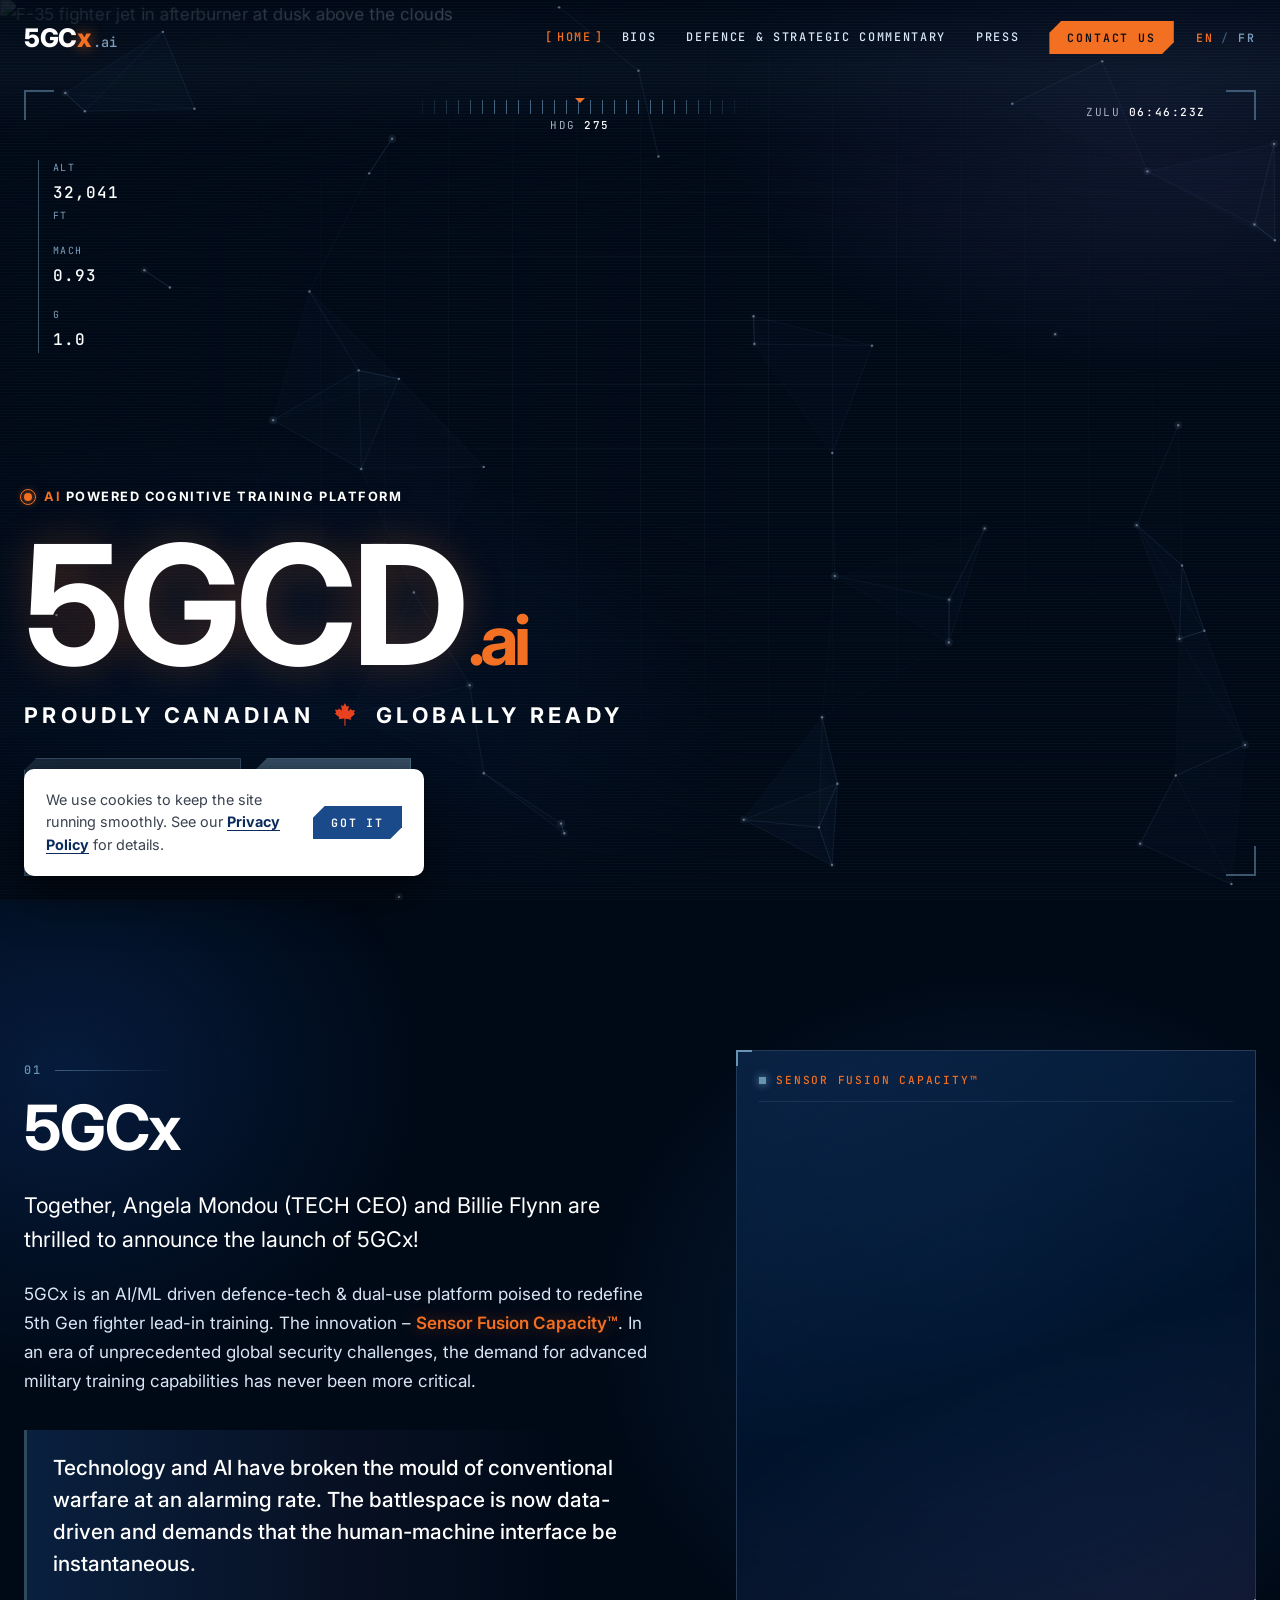
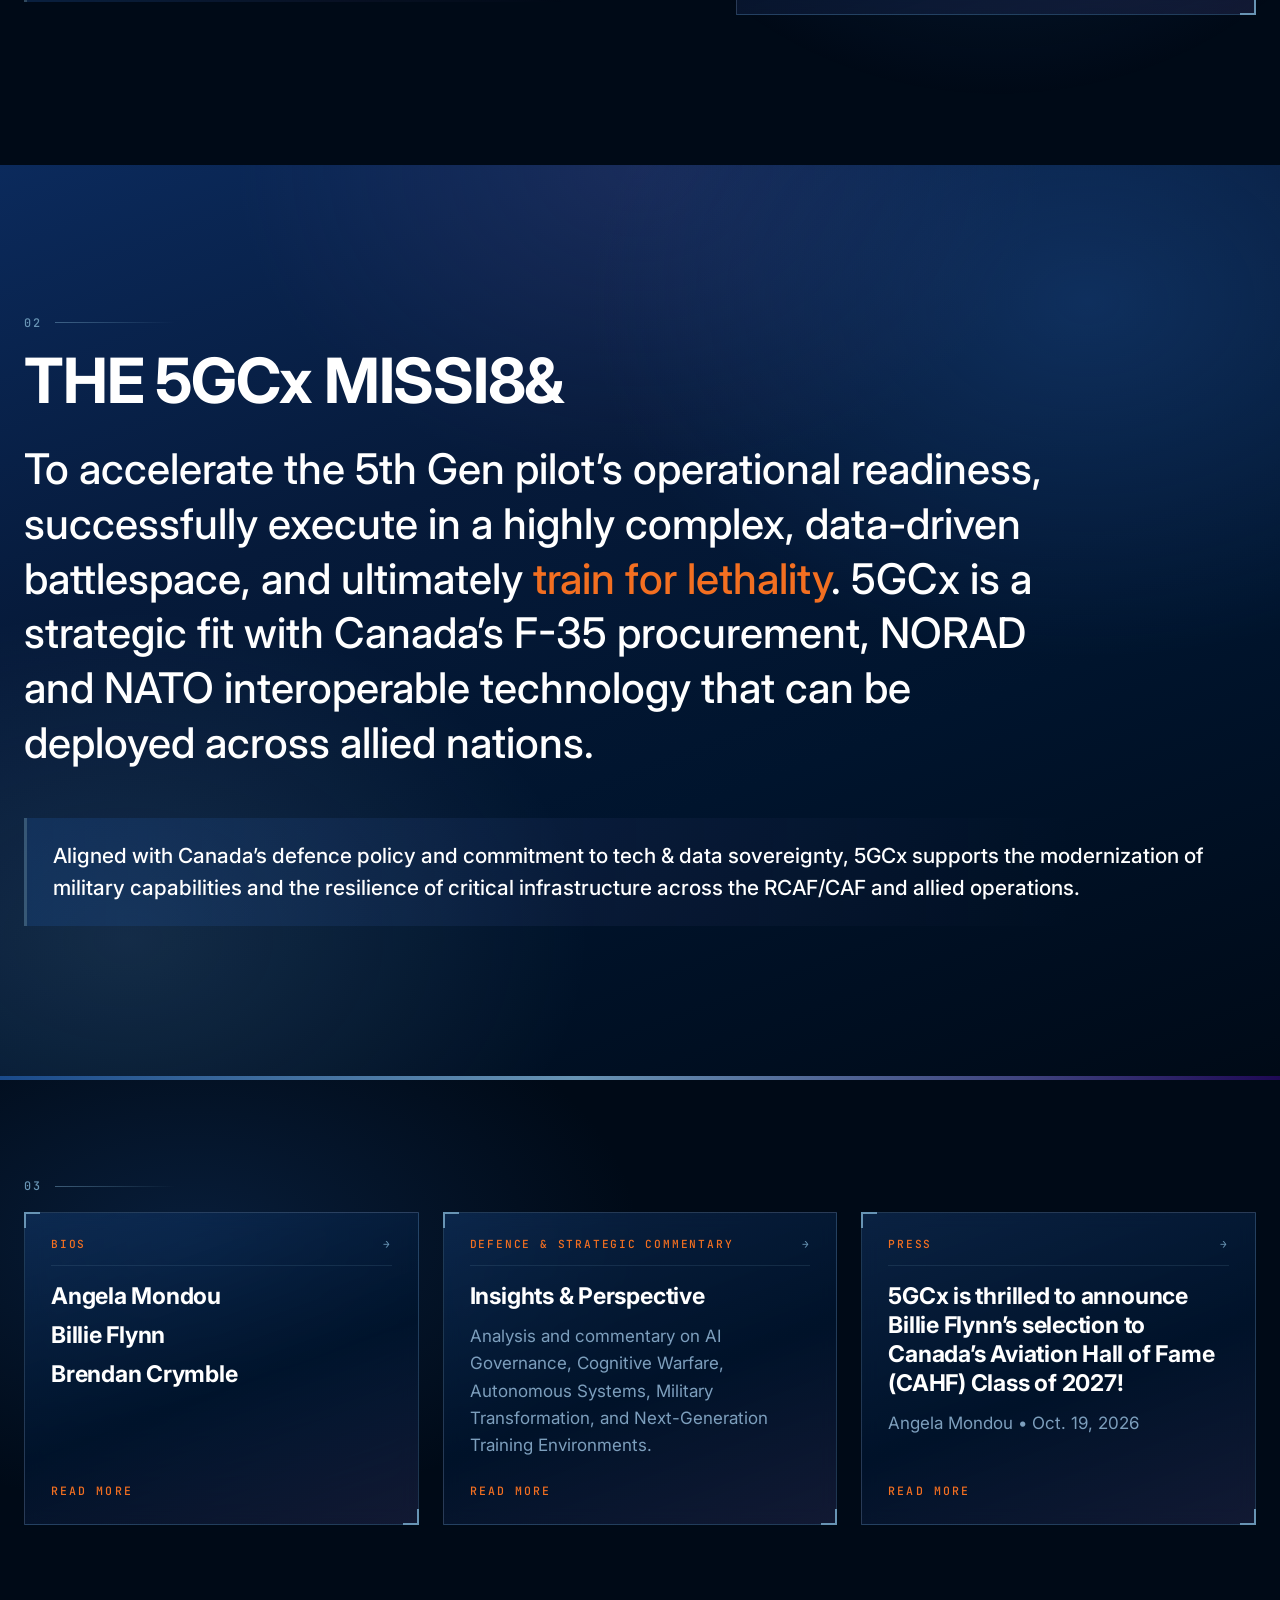
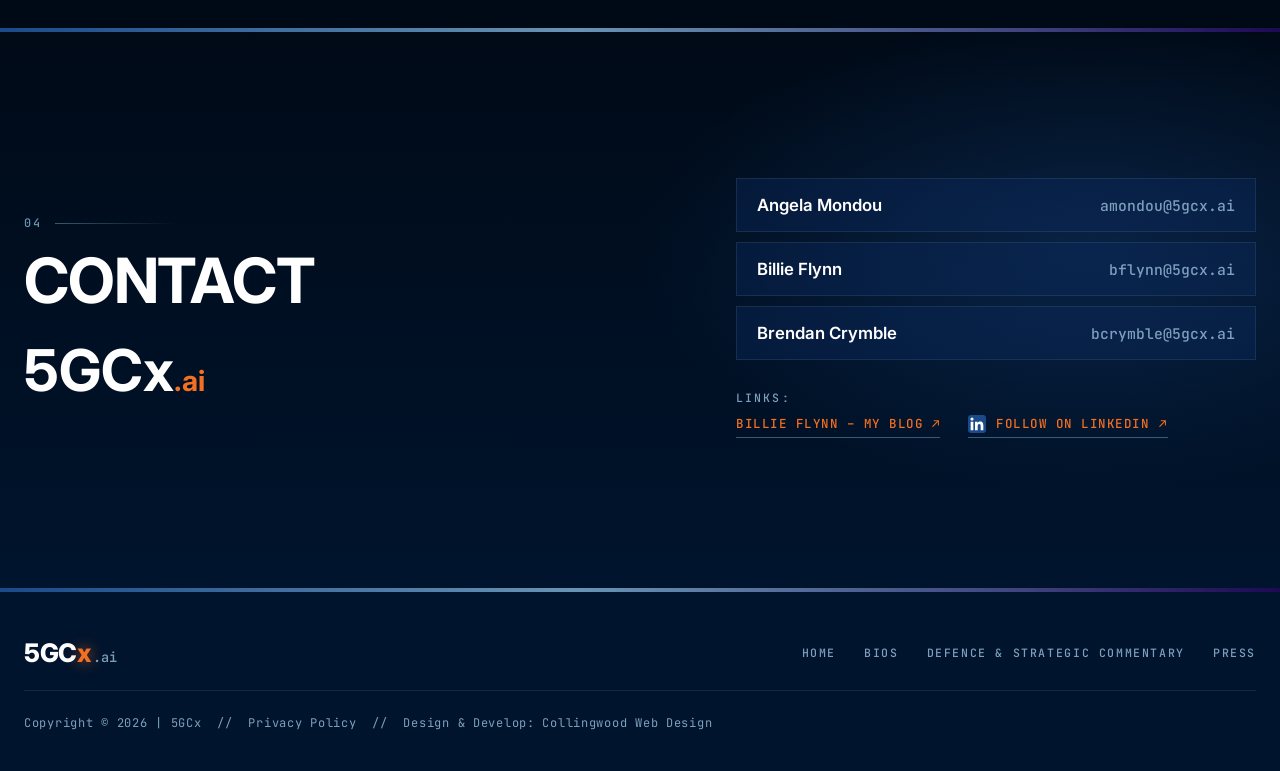
==== commit 6060e4bc: "Add CWD Site Monitor config and tracking snippet on all pages. Co-authored-by: Cursor <cursoragent@c" ====
--- a/index.html
+++ b/index.html
@@ -463,5 +463,14 @@
   </footer>
 
   <script src="js/main.js?v=5" defer></script>
+<!--
+<script
+  defer
+  src="https://media.cwd-cdn.com/monitor/agent/v1/agent.min.js"
+  data-cwd-site-id="34bfce53-6ebb-484e-b33a-3addcf4b0087"
+  data-cwd-environment="production"
+  data-cwd-collector="https://cwd-site-monitor-collector.cwdmedia.workers.dev/v1/events">
+</script>
+-->
 </body>
 </html>
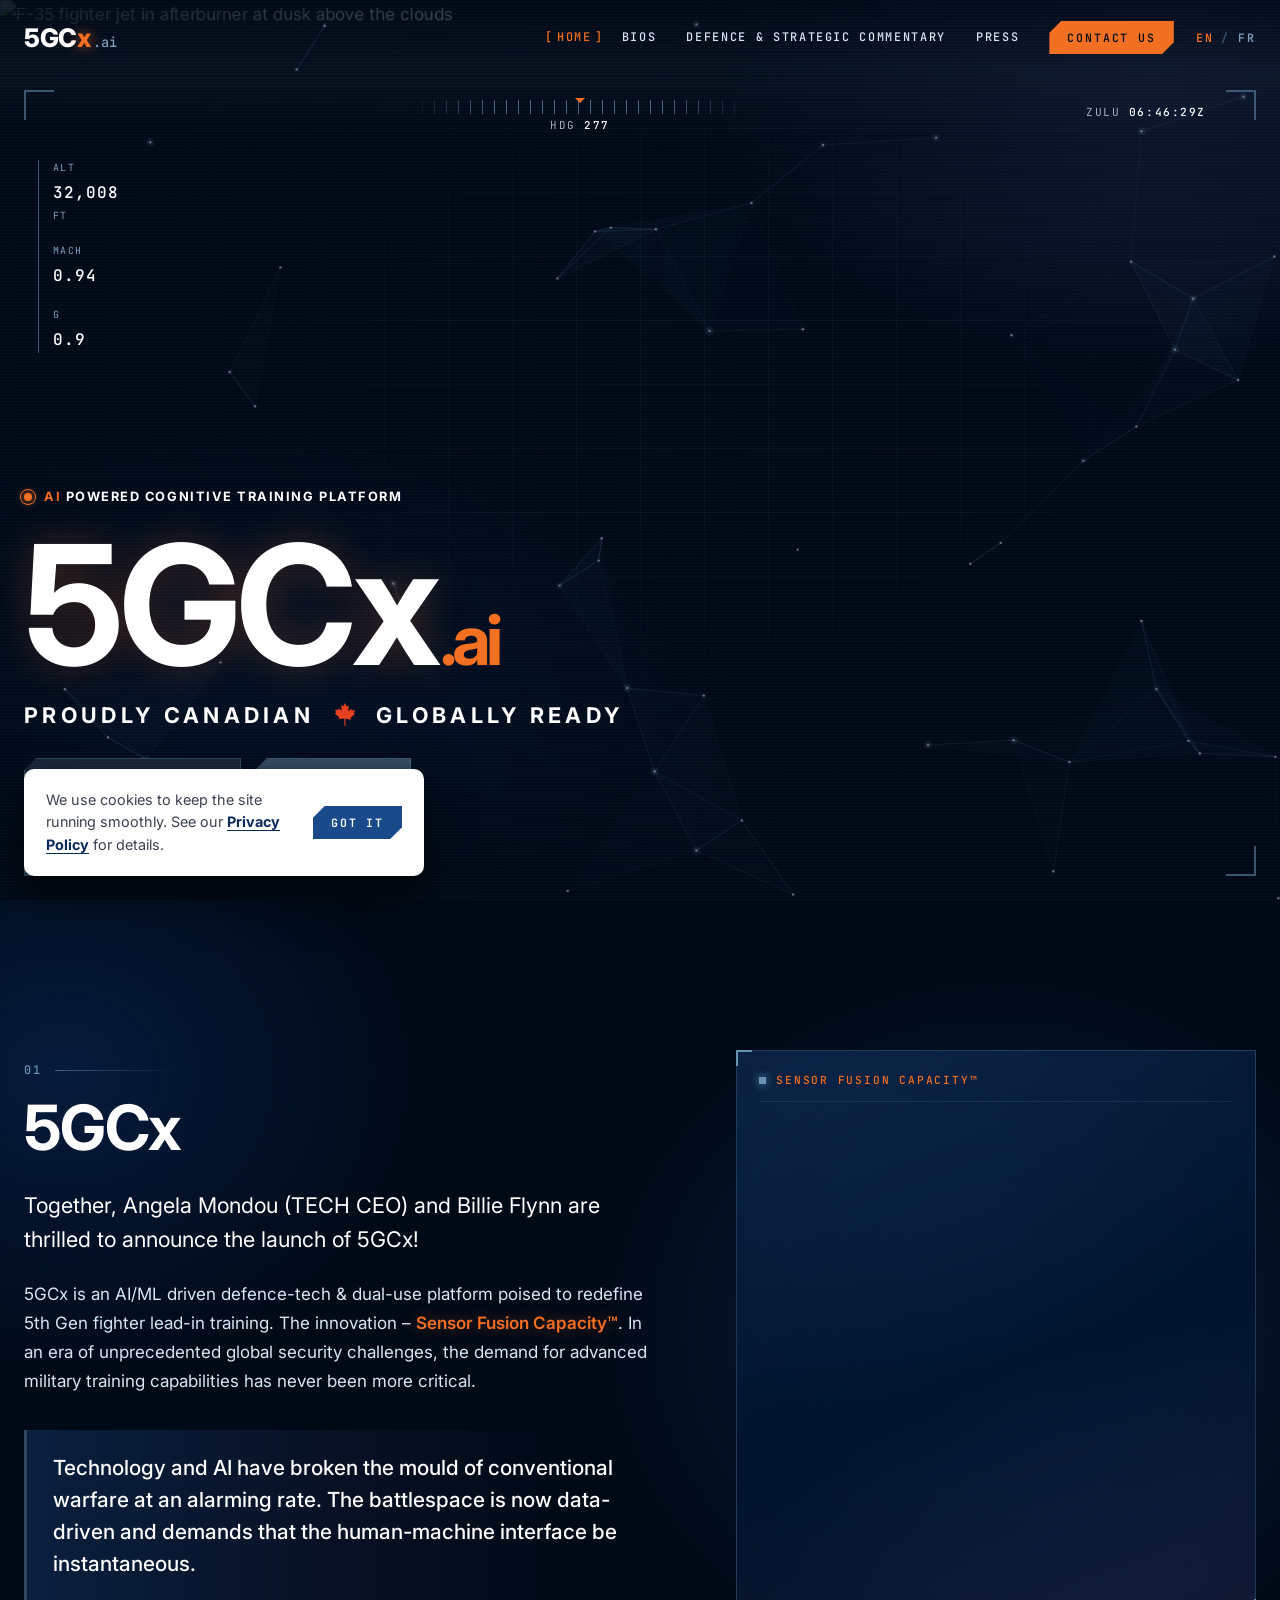
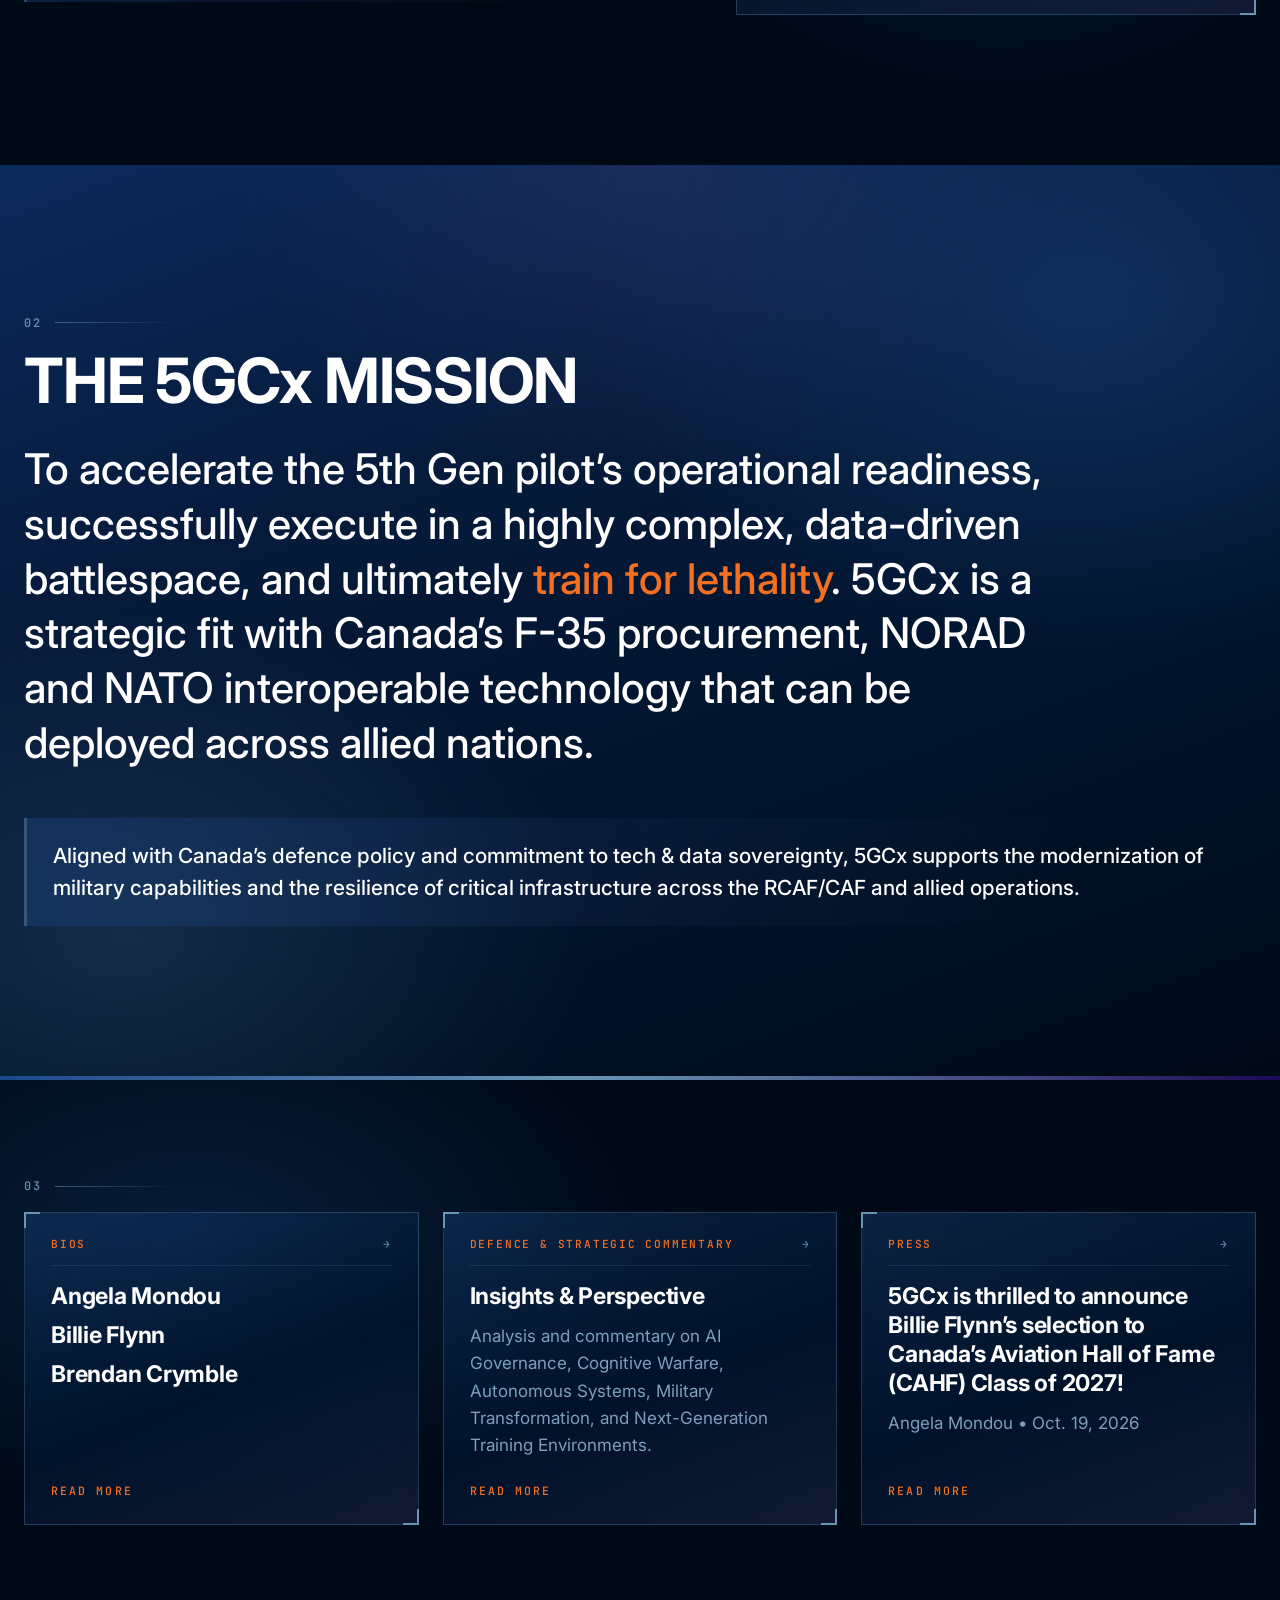
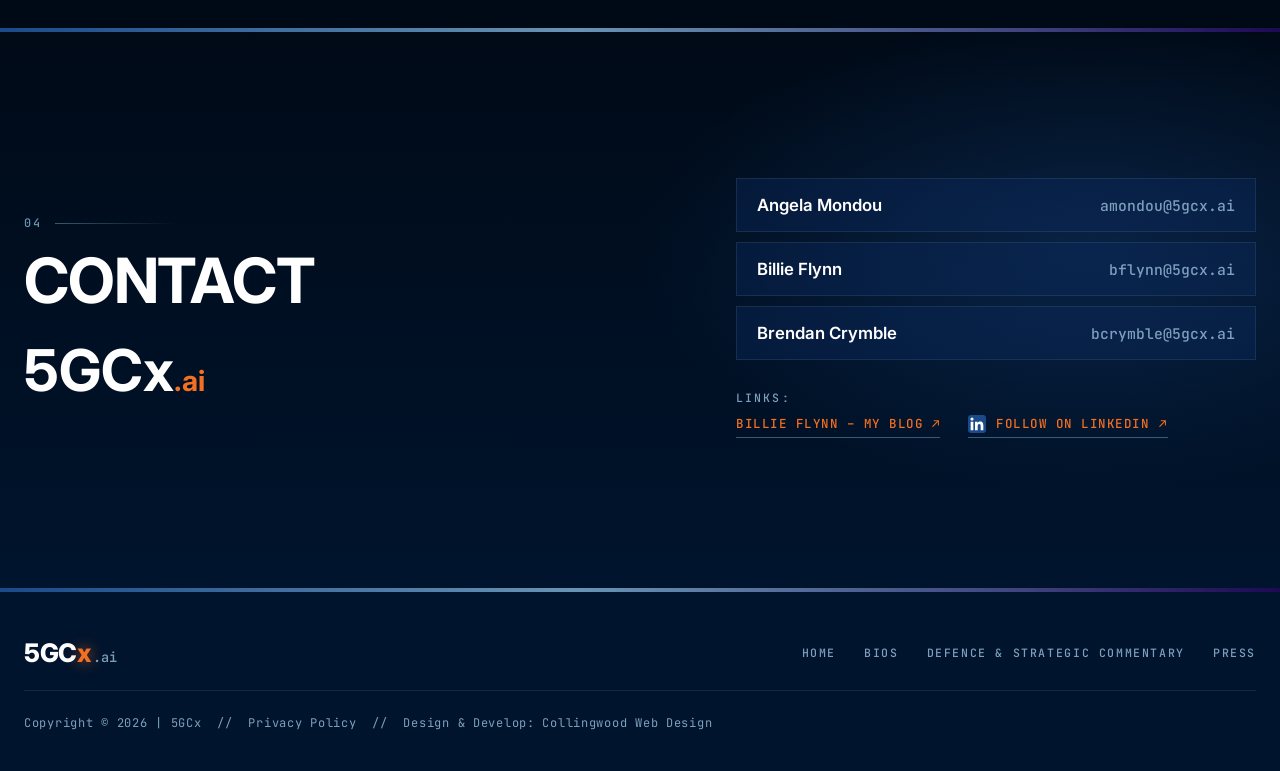
==== commit 857f5669: "Enable CWD Site Monitor on public pages for live traffic tracking. Co-authored-by: Cursor <cursorage" ====
--- a/index.html
+++ b/index.html
@@ -463,7 +463,6 @@
   </footer>
 
   <script src="js/main.js?v=5" defer></script>
-<!--
 <script
   defer
   src="https://media.cwd-cdn.com/monitor/agent/v1/agent.min.js"
@@ -471,6 +470,5 @@
   data-cwd-environment="production"
   data-cwd-collector="https://cwd-site-monitor-collector.cwdmedia.workers.dev/v1/events">
 </script>
--->
 </body>
 </html>
